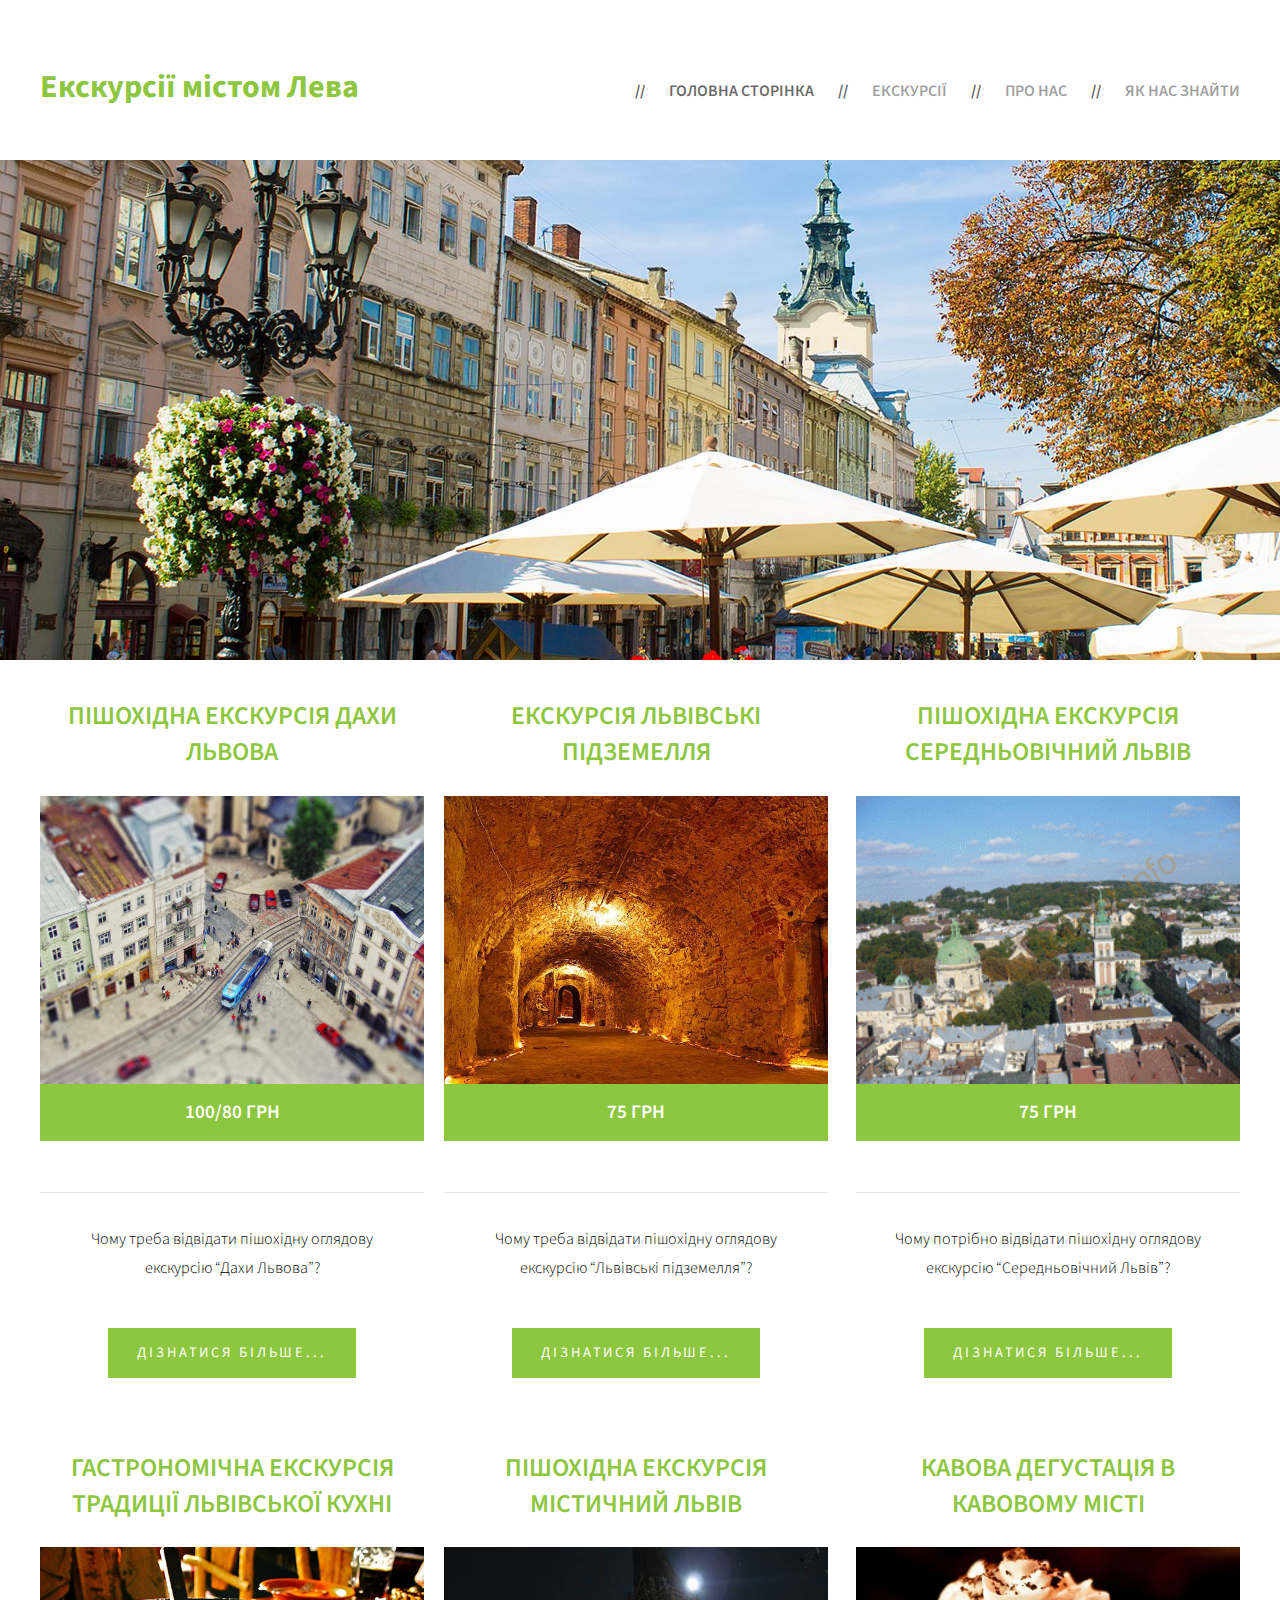
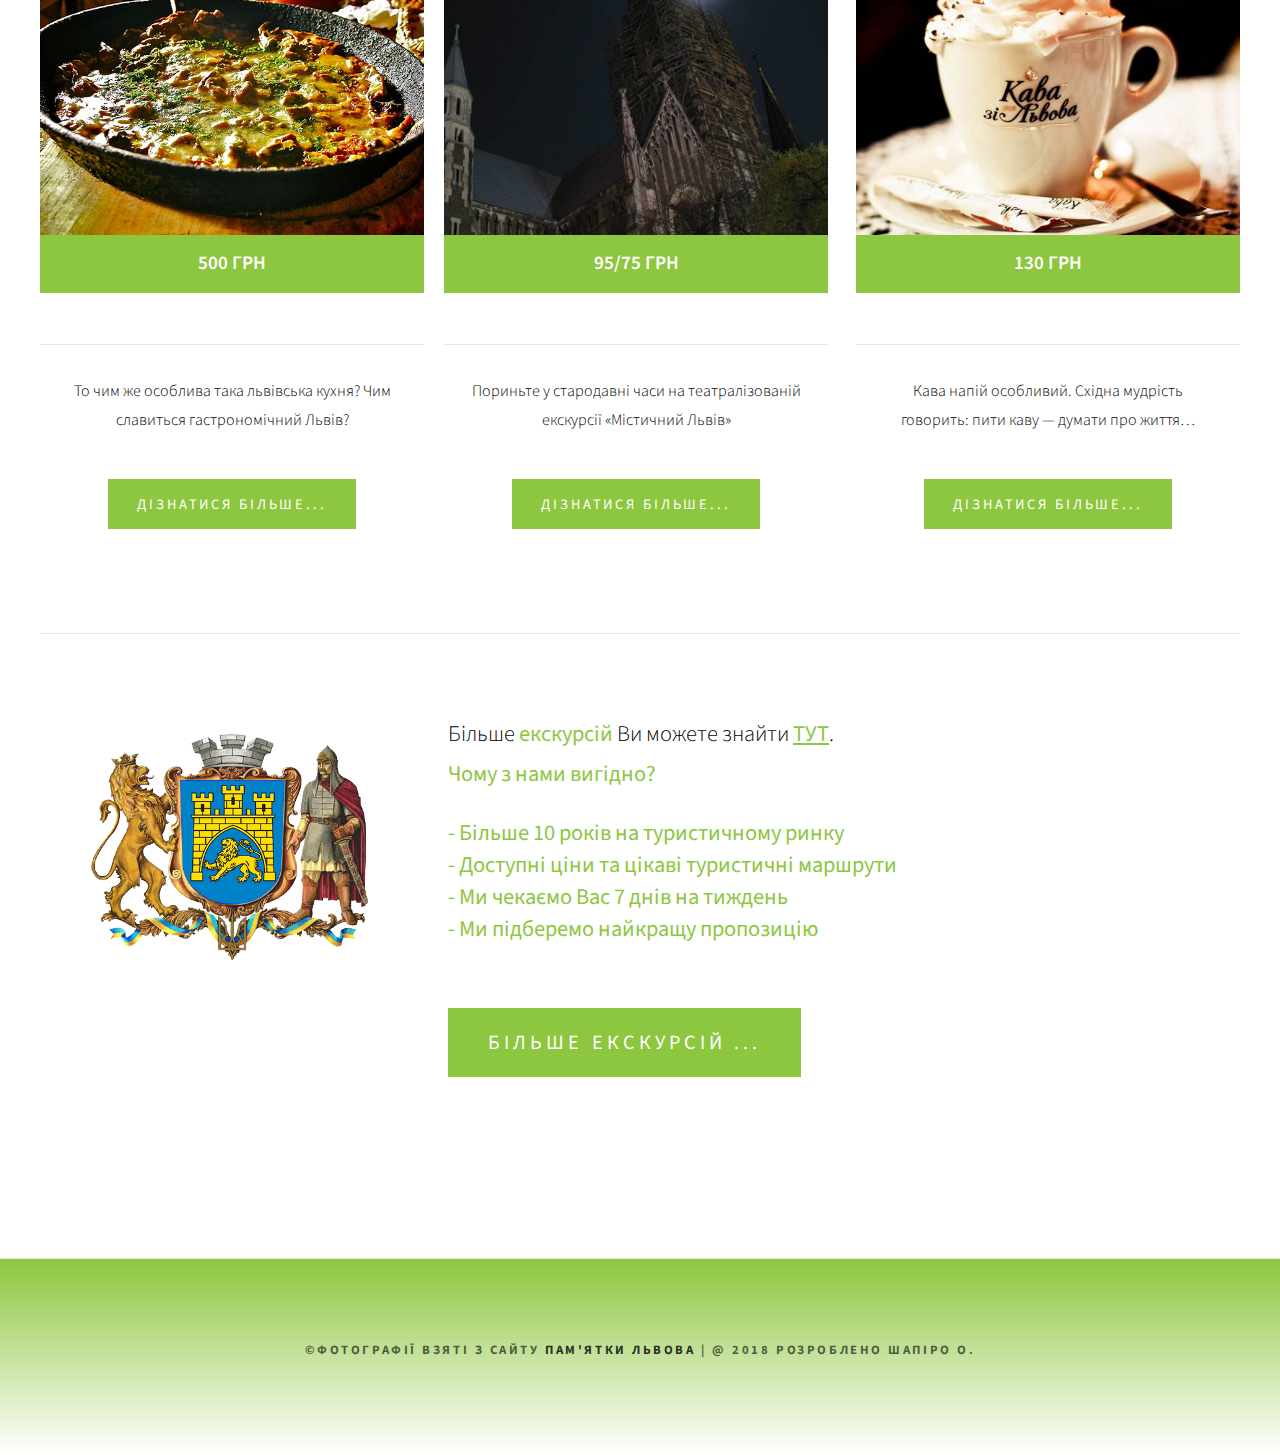
==== index.html @ 42c8943b "Add files via upload" ====
﻿<!DOCTYPE html PUBLIC "-//W3C//DTD XHTML 1.0 Strict//EN" "http://www.w3.org/TR/xhtml1/DTD/xhtml1-strict.dtd">

<html xmlns="http://www.w3.org/1999/xhtml">
<head>
<meta http-equiv="Content-Type" content="text/html; charset=utf-8" />
<title></title>
<meta name="keywords" content="" />
<meta name="description" content="" />
<link href="http://fonts.googleapis.com/css?family=Source+Sans+Pro:200,300,400,600,700,900" rel="stylesheet" />
<link href="css/default.css" rel="stylesheet" type="text/css" media="all" />
<link href="fonts.css" rel="stylesheet" type="text/css" media="all" />





</head>
<body>
<div id="header" class="container">
	<div id="logo">
		<h1><a href="index.html">Екскурсії містом Лева</a></h1>
	</div>
	<div id="menu">
		<ul>
			<li class="active"><a href="index.html" accesskey="1" title="">Головна сторінка</a></li>
			<li><a href="excursions.html" accesskey="2" title="">Екскурсії</a></li>
			<li><a href="about_us.html" accesskey="3" title="">Про нас</a></li>
			<li><a href="contact.html" accesskey="4" title="">Як нас знайти</a></li>
		</ul>
	</div>
</div>

<!--<img src="images/1.png" onmouseout="go()" id="banner">-->
<img src="images/1.png" class="slider">
<img src="images/2.png" class="slider" style="display:none">
<img src="images/3.png" class="slider" style="display:none">
<img src="images/4.png" class="slider" style="display:none">

<script src="js/script.js"></script>


<div id="page" class="container">
	<div class="boxA">
		<h2>ПІШОХІДНА ЕКСКУРСІЯ ДАХИ ЛЬВОВА</h2>
		<div class="box">
			<a href="list/excursion_1.html" class="image image-full"><img src="images/5.jpg" alt="" /></a>
			<span>100/80 грн</span>
		</div>
		<p>Чому треба відвідати пішохідну оглядову екскурсію “Дахи Львова”? </p>
		<a href="list/excursion_1.html" class="button">Дізнатися більше...</a>
	</div>

	<div class="boxB">
		<h2>ЕКСКУРСІЯ ЛЬВІВСЬКІ ПІДЗЕМЕЛЛЯ</h2>
		<div class="box">
			<a href="list/excursion_2.html" class="image image-full"><img src="images/6.png" alt="" /></a>
			<span>75 грн</span>
		</div>
		<p>Чому треба відвідати пішохідну оглядову екскурсію “Львівські підземелля”?</p>
		<a href="list/excursion_2.html" class="button">Дізнатися більше...</a>
	</div>

	<div class="boxC">
		<h2>ПІШОХІДНА ЕКСКУРСІЯ СЕРЕДНЬОВІЧНИЙ ЛЬВІВ</h2>
		<div class="box">
			<a href="list/excursion_3.html" class="image image-full"><img src="images/7.gif" alt="" /></a>
			<span>75 грн</span>
		</div>
		<p>Чому потрібно відвідати пішохідну оглядову екскурсію “Середньовічний Львів”?</p>
		<a href="list/excursion_3.html" class="button">Дізнатися більше...</a>
	</div>


	<div class="boxD">
		<h2>ГАСТРОНОМІЧНА ЕКСКУРСІЯ ТРАДИЦІЇ ЛЬВІВСЬКОЇ КУХНІ</h2>
		<div class="box">
			<a href="list/excursion_4.html" class="image image-full"><img src="images/8.jpg" alt="" /></a>
			<span>500 грн</span>
		</div>
		<p>То чим же особлива така львівська кухня? Чим славиться гастрономічний Львів? </p>
		<a href="list/excursion_4.html" class="button">Дізнатися більше...</a>
	</div>


	<div class="boxE">
		<h2>ПІШОХІДНА ЕКСКУРСІЯ МІСТИЧНИЙ ЛЬВІВ</h2>
		<div class="box">
			<a href="list/excursion_5.html" class="image image-full"><img src="images/9.png" alt="" /></a>
			<span>95/75 грн</span>
		</div>
		<p>Пориньте у стародавні часи на театралізованій екскурсії «Містичний Львів»</p>
		<a href="list/excursion_5.html" class="button">Дізнатися більше...</a>
	</div>

	<div class="boxF">
		<h2>КАВОВА ДЕГУСТАЦІЯ В КАВОВОМУ МІСТІ</h2>
		<div class="box">
			<a href="list/excursion_6.html" class="image image-full"><img src="images/10.jpg" alt="" /></a>
			<span>130 грн</span>
		</div>
		<p>Кава напій особливий. Східна мудрість говорить: пити каву — думати про життя…</p>
		<a href="list/excursion_6.html" class="button">Дізнатися більше...</a>
	</div>

</div>
<div id="featured" class="container">
	<div class="align-left">
		<img src="images/11.png">
	
	</div>
	<div class="align-right">
		<p>Більше <strong>екскурсій</strong> Ви можете знайти  <strong><a href="excursions.html">ТУТ</a></strong>. <br>
		<strong>Чому з нами вигідно?
			<ul>
				<li>- Більше 10 років на туристичному ринку </li>
				<li>- Доступні ціни та цікаві туристичні маршрути</li>
				<li>- Ми чекаємо Вас 7 днів на тиждень</li>	
				<li>- Ми підберемо найкращу пропозицію</li>	
			</ul></strong>
			 </p>	
		<a href="excursions.html" class="button">Більше екскурсій ...</a>
	</div>
</div>
<div id="copyright" class="container">
	<p>&copy;Фотографії взяті з сайту <a href="http://cityhunters.in.ua">Пам'ятки Львова</a> | @ 2018 Розроблено Шапіро О</a>.</p>
</div>
</body>
</html>
---- css/default.css ----
html, body
	{
		height: 100%;
	}
	
	body
	{
		margin: 0px;
		padding: 0px;
		background: #FFF;
		font-family: 'Source Sans Pro', sans-serif;
		font-size: 12pt;
		font-weight: 300;
		color: #000000;
	}
	
	
	h1, h2, h3
	{
		margin: 0;
		padding: 0;
		color: #8dc63f;
	}
	
	p, ol, ul
	{
		margin-top: 0;
	}
	
	ol, ul
	{
		padding: 0;
		list-style: none;
	}
	
	p
	{
		line-height: 180%;
	}
	
	strong
	{
		color: #8dc63f;
	}
	
	a
	{
		color: #8dc63f;
	}
	
	a:hover
	{
		text-decoration: none;
	}
	
	.container
	{
		overflow: hidden;
		margin: 0em auto;
		width: 1200px;
	}
	
/*********************************************************************************/
/* Image Style                                                                   */
/*********************************************************************************/

	.image
	{
		display: inline-block;
	}
	
	.image img
	{
		display: block;
		width: 100%;
	}
	
	.image-full
	{
		display: block;
		width: 100%;
		margin: 0;
	}
	
	.image-left
	{
		float: left;
		margin: 0 2em 2em 0;
	}
	
	.image-centered
	{
		display: block;
		margin: 0 0 2em 0;
	}
	
	.image-centered img
	{
		margin: 0 auto;
		width: auto;
	}

/*********************************************************************************/
/* List Styles                                                                   */
/*********************************************************************************/

	ul.style1
	{
	}


/*********************************************************************************/
/* Social Icon Styles                                                            */
/*********************************************************************************/

	ul.contact
	{
		margin: 0;
		padding: 2em 0em 0em 0em;
		list-style: none;
	}
	
	ul.contact li
	{
		display: inline-block;
		padding: 0em 0.30em;
		font-size: 1em;
	}
	
	ul.contact li span
	{
		display: none;
		margin: 0;
		padding: 0;
	}
	
	ul.contact li a
	{
		color: #FFF;
	}
	
	ul.contact li a:before
	{
		display: inline-block;
		background: #3f3f3f;
		width: 40px;
		height: 40px;
		line-height: 40px;
		border-radius: 20px;
		text-align: center;
		color: #FFFFFF;
	}
	
	ul.contact li a.icon-twitter:before { background: #2DAAE4; }
	ul.contact li a.icon-facebook:before { background: #39599F; }
	ul.contact li a.icon-dribbble:before { background: #C4376B;	}
	ul.contact li a.icon-tumblr:before { background: #31516A; }
	ul.contact li a.icon-rss:before { background: #F2600B; }

/*********************************************************************************/
/* Button Style                                                                  */
/*********************************************************************************/

	.button
	{
		display: inline-block;
		margin-top: 2em;
		margin-bottom: 5em;
		padding: 1em 2em 1em 2em;
		background: #8dc63f;
		letter-spacing: 0.20em;
		text-decoration: none;
		text-transform: uppercase;
		font-weight: 400;
		font-size: 0.90em;
		color: #FFF;
	}
	
	.button:before
	{
	}
		
/*********************************************************************************/
/* 3-column                                                                      */
/*********************************************************************************/

	.boxA,
	.boxB,
	.boxC,
	.boxD,
	.boxE,
	.boxF
	{
		width: 384px;
		text-align: center;
	}

	.boxA h2,
	.boxB h2,
	.boxC h2,
	.boxD h2,
	.boxE h2,
	.boxF h2
	{
		margin-bottom: 1em;
		font-weight: 600;
		font-size: 1.6em;
	}

	.boxA p,
	.boxB p,
	.boxC p,
	.boxD p,
	.boxE p,
	.boxF p
	{
		padding: 0em 1.5em;
	}

	.boxA,
	.boxB,
	.boxD,
	.boxE
	{
		float: left;
		margin-right: 20px;
	}
	
	.boxC,
	.boxF
	{
		float: right;
	}

/*********************************************************************************/
/* Header                                                                        */
/*********************************************************************************/

	#header
	{
		position: relative;
		padding: 5em 0em;
	}

/*********************************************************************************/
/* Logo                                                                          */
/*********************************************************************************/

	#logo
	{
		position: absolute;
		top: 4em;
		left: 0;
	}
	
	#logo h1
	{
	}
	
	#logo a
	{
		text-decoration: none;
		color: #8dc63f;
	}

/*********************************************************************************/
/* Menu                                                                          */
/*********************************************************************************/

	#menu
	{
		position: absolute;
		top: 5em;
		right: 0;
	}
	
	#menu ul
	{
		display: inline-block;
	}
	
	#menu li
	{
		display: block;
		float: left;
		text-align: center;
	}
	
		#menu li:before
		{
			content: "//";
			padding: 1em 1.5em;
			font-weight: 700;
			color: rgba(0,0,0,.6);
		}
	
	#menu li a, #menu li span
	{
		text-decoration: none;
		text-transform: uppercase;
		font-weight: 600;
		font-size: 1em;
		color: rgba(0,0,0,.4);
	}
	
	#menu li:hover a, #menu li.active a, #menu li.active span
	{
		color: rgba(0,0,0,.6);
	}
	
	#menu .current_page_item a
	{
		color: rgba(0,0,0,.8);
	}
	
	#menu .icon
	{
	}

/*********************************************************************************/
/* Banner                                                                        */
/*********************************************************************************/

	#banner
	{
		overflow: hidden;
		padding: 5em 0em;
		/*background: url(images/1.jpg) no-repeat center;*/
		background-position: center;
		background-repeat: no-repeat;
		background-size: cover;
		width: 100%;
		border-top: 1px solid rgba(0,0,0,0.08);
	}

/*********************************************************************************/
/* Page                                                                          */
/*********************************************************************************/

	#page
	{
		position: relative;
		overflow: hidden;
		padding: 2em 0em;
	}
#page .boxtext
{
	margin-bottom: 2em;
		padding-bottom: 2em;
		border-bottom: 1px solid rgba(0,0,0,.1);
		
		/*margin-top: 3em;
		margin-bottom: 1em;
	
		color: rgba(0,0,0,.6);*/

}
#page .boxtext b
{
	
	color: #8dc63f;
}

#page .boxtext .rightimg  {
    float: right; /* Выравнивание по правому краю  */ 
    margin: 7px 0 7px 7px; /* Отступы вокруг картинки */
    width: 250px;
    height: 200px;
   }

 #page .boxtext  .leftimg {
    float:left; /* Выравнивание по левому краю */
    margin: 7px 7px 7px 0; /* Отступы вокруг картинки */
   }
#page span
	{
		margin-bottom: 1em;
		/*margin: 0;*/
		padding: 1em 1em;
		background: #8dc63f;
		display: block;
		line-height: 1em;
		text-align: center;
		text-transform: uppercase;
		font-weight: 600;
		font-size: 1.2em;
		color: #FFF;
	}


/*********************************************************************************/
/* Content                                                                       */
/*********************************************************************************/

	#content
	{
	}

/*********************************************************************************/
/* Sidebar                                                                       */
/*********************************************************************************/

	#sidebar
	{
	}

/*********************************************************************************/
/* Footer                                                                        */
/*********************************************************************************/

	#footer
	{
	}

/*********************************************************************************/
/* Copyright                                                                     */
/*********************************************************************************/

	#copyright
	{
		overflow: hidden;
		padding: 5em 0em;
		background: #8dc63f;
		 background: linear-gradient(to top,  #fff,#8dc63f);
		width: 100%;
		border-top: 1px solid rgba(0,0,0,0.1);
	}
	
	#copyright p
	{
		letter-spacing: 0.20em;
		text-align: center;
		text-transform: uppercase;
		font-size: 0.80em;
		font-weight:bold;
		color: rgba(0,0,0,0.6);
	}
	
	#copyright a
	{
		text-decoration: none;
		color: rgba(0,0,0,0.8);
	}

/*********************************************************************************/
/* Featured                                                                      */
/*********************************************************************************/

	#featured
	{
		overflow: hidden;
		padding: 5em 0em;
		border-top: 1px solid rgba(0,0,0,0.1);
	}
	
	#featured .align-left
	{
		float: left;
		width: 384px;
		padding-top: 1em;
		text-align: center;
	}
	
	#featured .fa
	{
		font-size: 14em;
		color: #8dc63f;
	}

	#featured .align-right
	{
		float: right;
		width: 792px;
		font-size: 1.4em;
	}


	.box
	{
		margin-bottom: 2em;
		padding-bottom: 2em;
		border-bottom: 1px solid rgba(0,0,0,.1);
	}
	
	.box span
	{
		margin: 0;
		padding: 1em 1em;
		background: #8dc63f;
		display: block;
		line-height: 3em;
		text-align: center;
		text-transform: uppercase;
		font-weight: 600;
		font-size: 1.2em;
		color: #FFF;
	}
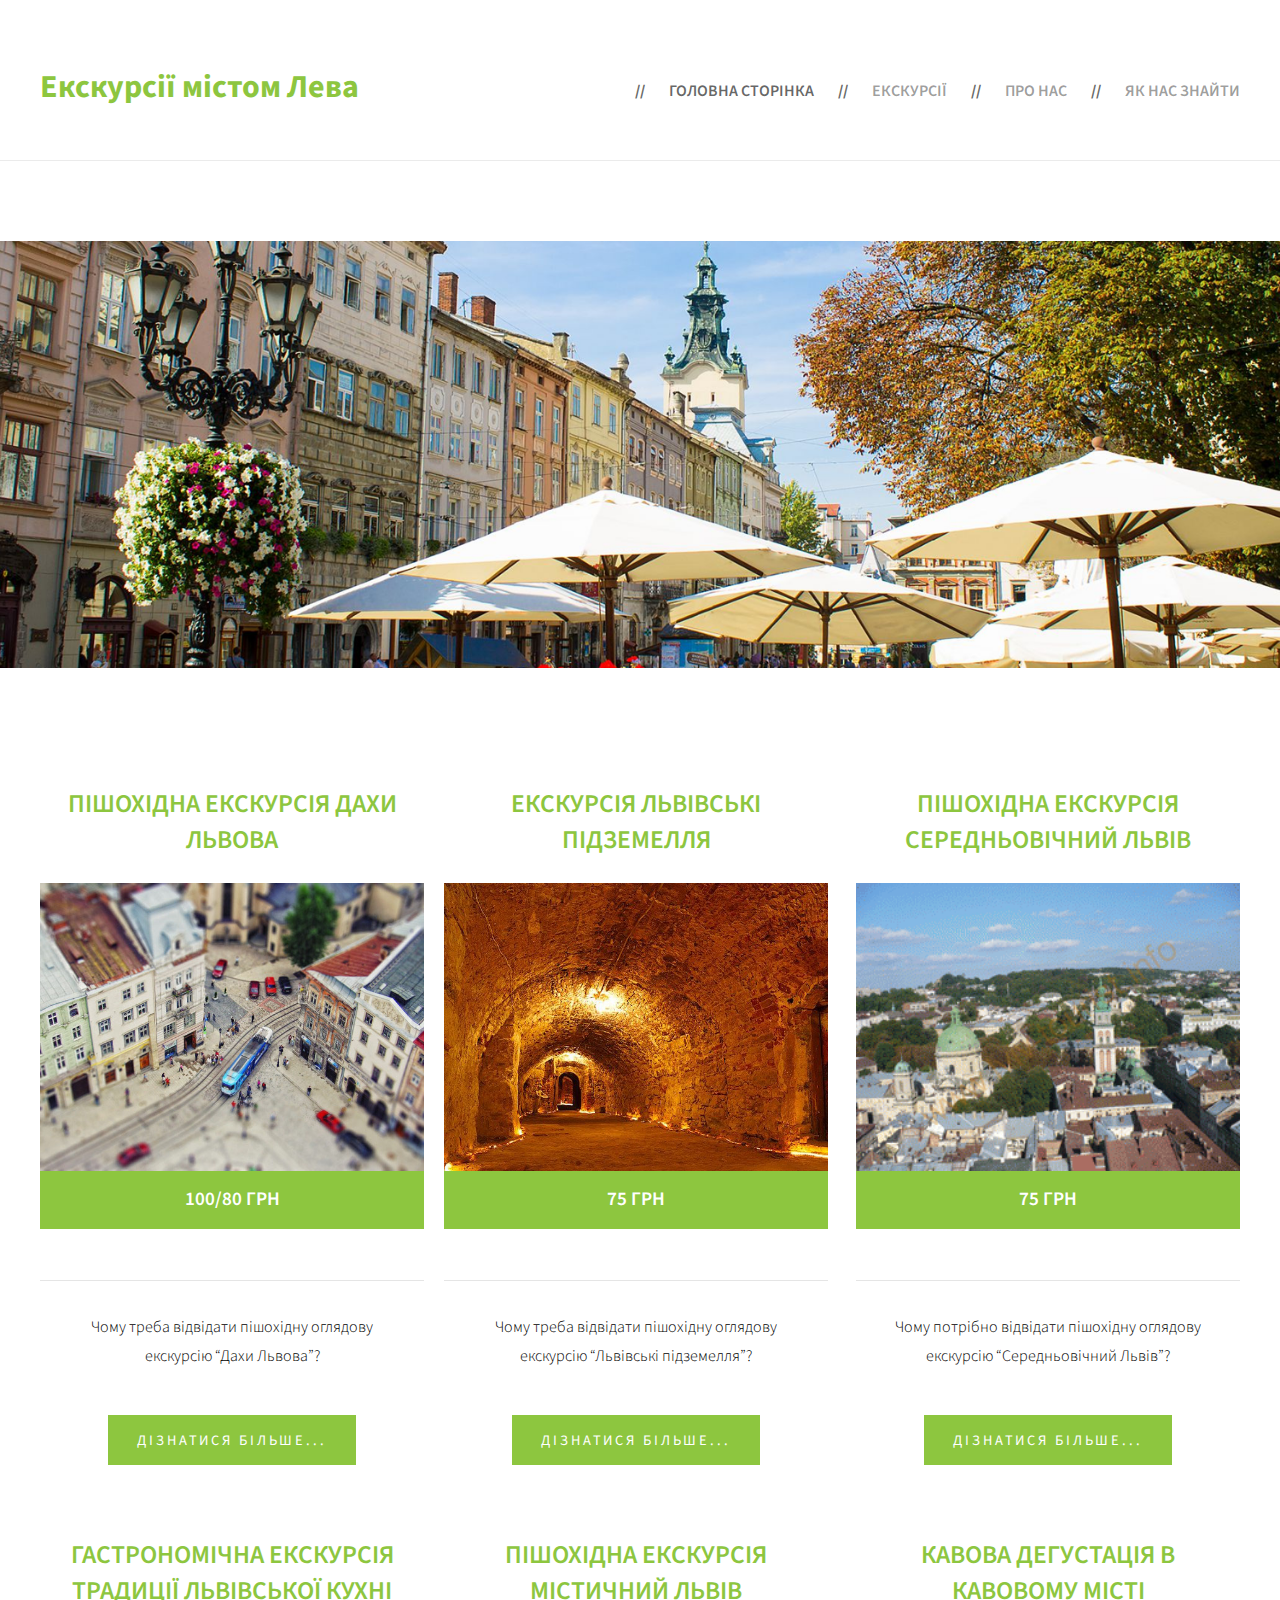
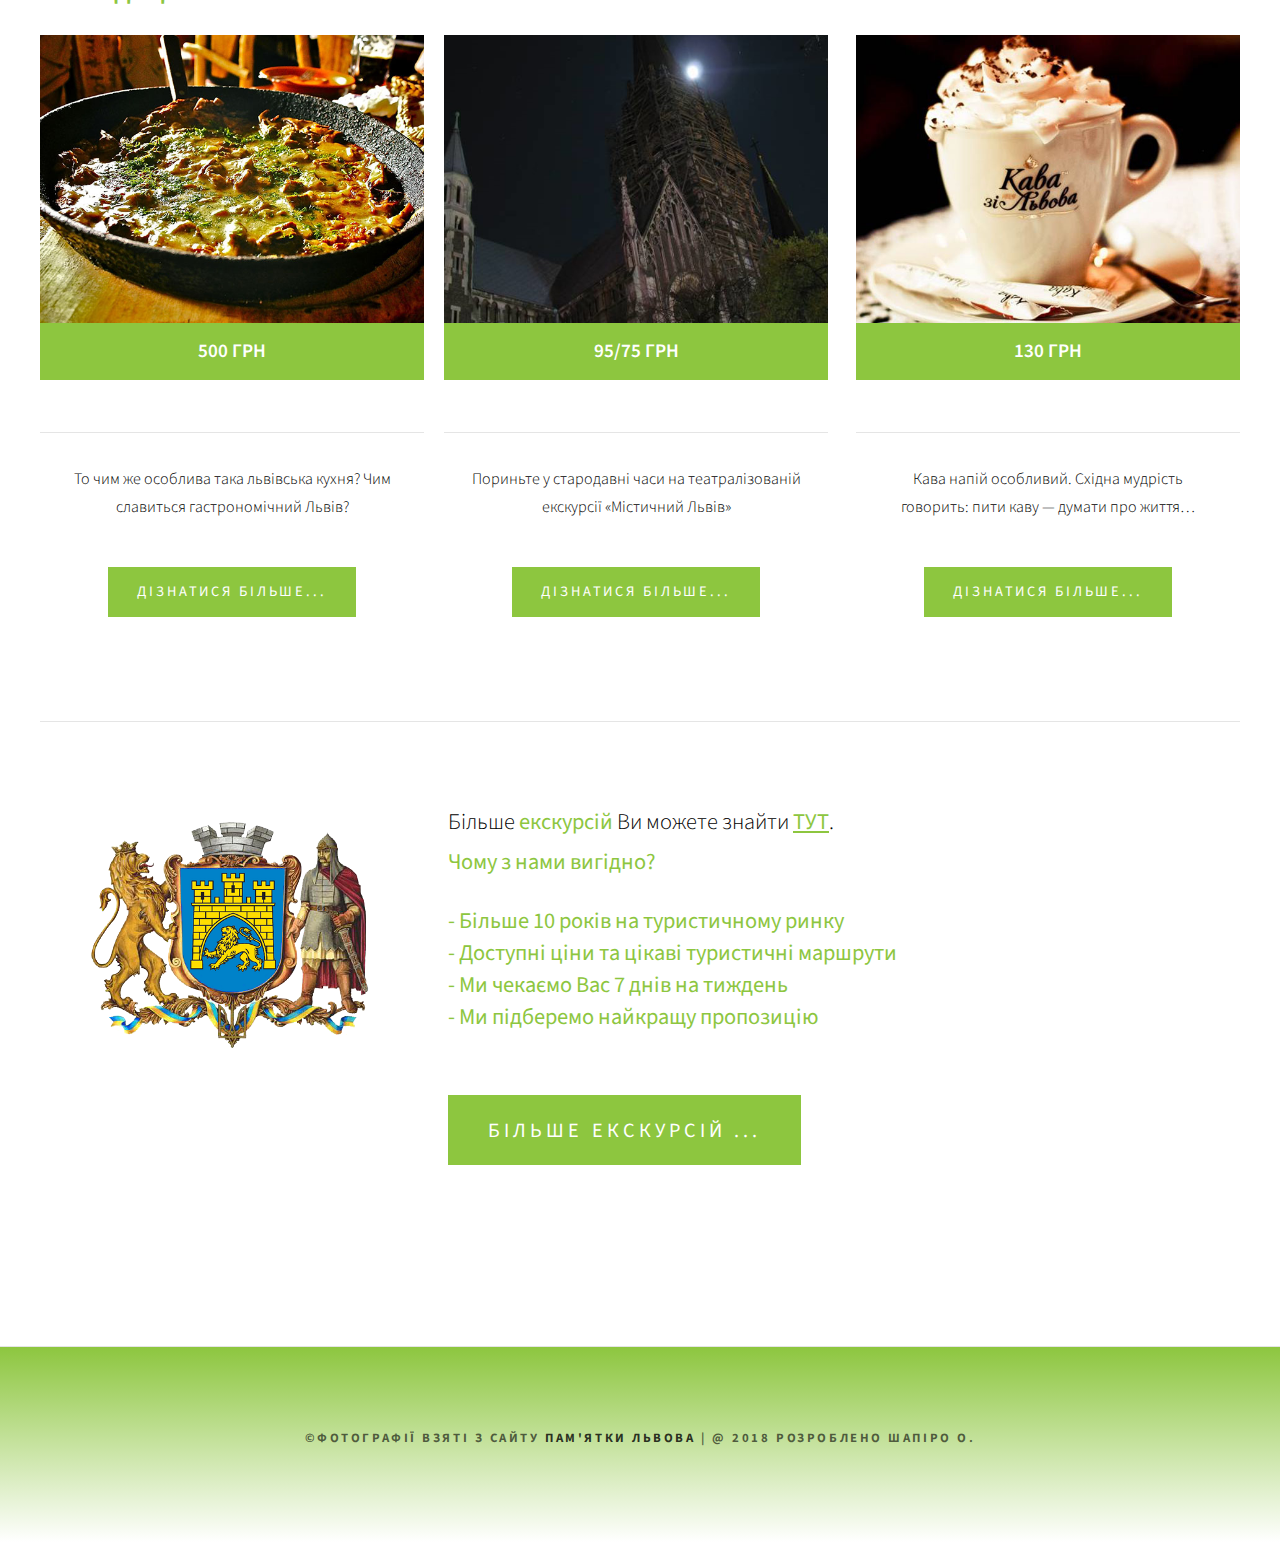
==== commit 16463fb5: "Add files via upload" ====
--- a/index.html
+++ b/index.html
@@ -36,7 +36,7 @@
 <img src="images/3.png" class="slider" style="display:none">
 <img src="images/4.png" class="slider" style="display:none">
 
-<script src="js/script.js"></script>
+<script async src="js/script.js"></script>
 
 
 <div id="page" class="container">
--- a/css/default.css
+++ b/css/default.css
@@ -1,497 +1,494 @@
-	html, body
-	{
-		height: 100%;
-	}
-	
-	body
-	{
-		margin: 0px;
-		padding: 0px;
-		background: #FFF;
-		font-family: 'Source Sans Pro', sans-serif;
-		font-size: 12pt;
-		font-weight: 300;
-		color: #000000;
-	}
-	
-	
-	h1, h2, h3
-	{
-		margin: 0;
-		padding: 0;
-		color: #8dc63f;
-	}
-	
-	p, ol, ul
-	{
-		margin-top: 0;
-	}
-	
-	ol, ul
-	{
-		padding: 0;
-		list-style: none;
-	}
-	
-	p
-	{
-		line-height: 180%;
-	}
-	
-	strong
-	{
-		color: #8dc63f;
-	}
-	
-	a
-	{
-		color: #8dc63f;
-	}
-	
-	a:hover
-	{
-		text-decoration: none;
-	}
-	
-	.container
-	{
-		overflow: hidden;
-		margin: 0em auto;
-		width: 1200px;
-	}
-	
-/*********************************************************************************/
-/* Image Style                                                                   */
-/*********************************************************************************/
-
-	.image
-	{
-		display: inline-block;
-	}
-	
-	.image img
-	{
-		display: block;
-		width: 100%;
-	}
-	
-	.image-full
-	{
-		display: block;
-		width: 100%;
-		margin: 0;
-	}
-	
-	.image-left
-	{
-		float: left;
-		margin: 0 2em 2em 0;
-	}
-	
-	.image-centered
-	{
-		display: block;
-		margin: 0 0 2em 0;
-	}
-	
-	.image-centered img
-	{
-		margin: 0 auto;
-		width: auto;
-	}
-
-/*********************************************************************************/
-/* List Styles                                                                   */
-/*********************************************************************************/
-
-	ul.style1
-	{
-	}
-
-
-/*********************************************************************************/
-/* Social Icon Styles                                                            */
-/*********************************************************************************/
-
-	ul.contact
-	{
-		margin: 0;
-		padding: 2em 0em 0em 0em;
-		list-style: none;
-	}
-	
-	ul.contact li
-	{
-		display: inline-block;
-		padding: 0em 0.30em;
-		font-size: 1em;
-	}
-	
-	ul.contact li span
-	{
-		display: none;
-		margin: 0;
-		padding: 0;
-	}
-	
-	ul.contact li a
-	{
-		color: #FFF;
-	}
-	
-	ul.contact li a:before
-	{
-		display: inline-block;
-		background: #3f3f3f;
-		width: 40px;
-		height: 40px;
-		line-height: 40px;
-		border-radius: 20px;
-		text-align: center;
-		color: #FFFFFF;
-	}
-	
-	ul.contact li a.icon-twitter:before { background: #2DAAE4; }
-	ul.contact li a.icon-facebook:before { background: #39599F; }
-	ul.contact li a.icon-dribbble:before { background: #C4376B;	}
-	ul.contact li a.icon-tumblr:before { background: #31516A; }
-	ul.contact li a.icon-rss:before { background: #F2600B; }
-
-/*********************************************************************************/
-/* Button Style                                                                  */
-/*********************************************************************************/
-
-	.button
-	{
-		display: inline-block;
-		margin-top: 2em;
-		margin-bottom: 5em;
-		padding: 1em 2em 1em 2em;
-		background: #8dc63f;
-		letter-spacing: 0.20em;
-		text-decoration: none;
-		text-transform: uppercase;
-		font-weight: 400;
-		font-size: 0.90em;
-		color: #FFF;
-	}
-	
-	.button:before
-	{
-	}
-		
-/*********************************************************************************/
-/* 3-column                                                                      */
-/*********************************************************************************/
-
-	.boxA,
-	.boxB,
-	.boxC,
-	.boxD,
-	.boxE,
-	.boxF
-	{
-		width: 384px;
-		text-align: center;
-	}
-
-	.boxA h2,
-	.boxB h2,
-	.boxC h2,
-	.boxD h2,
-	.boxE h2,
-	.boxF h2
-	{
-		margin-bottom: 1em;
-		font-weight: 600;
-		font-size: 1.6em;
-	}
-
-	.boxA p,
-	.boxB p,
-	.boxC p,
-	.boxD p,
-	.boxE p,
-	.boxF p
-	{
-		padding: 0em 1.5em;
-	}
-
-	.boxA,
-	.boxB,
-	.boxD,
-	.boxE
-	{
-		float: left;
-		margin-right: 20px;
-	}
-	
-	.boxC,
-	.boxF
-	{
-		float: right;
-	}
-
-/*********************************************************************************/
-/* Header                                                                        */
-/*********************************************************************************/
-
-	#header
-	{
-		position: relative;
-		padding: 5em 0em;
-	}
-
-/*********************************************************************************/
-/* Logo                                                                          */
-/*********************************************************************************/
-
-	#logo
-	{
-		position: absolute;
-		top: 4em;
-		left: 0;
-	}
-	
-	#logo h1
-	{
-	}
-	
-	#logo a
-	{
-		text-decoration: none;
-		color: #8dc63f;
-	}
-
-/*********************************************************************************/
-/* Menu                                                                          */
-/*********************************************************************************/
-
-	#menu
-	{
-		position: absolute;
-		top: 5em;
-		right: 0;
-	}
-	
-	#menu ul
-	{
-		display: inline-block;
-	}
-	
-	#menu li
-	{
-		display: block;
-		float: left;
-		text-align: center;
-	}
-	
-		#menu li:before
-		{
-			content: "//";
-			padding: 1em 1.5em;
-			font-weight: 700;
-			color: rgba(0,0,0,.6);
-		}
-	
-	#menu li a, #menu li span
-	{
-		text-decoration: none;
-		text-transform: uppercase;
-		font-weight: 600;
-		font-size: 1em;
-		color: rgba(0,0,0,.4);
-	}
-	
-	#menu li:hover a, #menu li.active a, #menu li.active span
-	{
-		color: rgba(0,0,0,.6);
-	}
-	
-	#menu .current_page_item a
-	{
-		color: rgba(0,0,0,.8);
-	}
-	
-	#menu .icon
-	{
-	}
-
-/*********************************************************************************/
-/* Banner                                                                        */
-/*********************************************************************************/
-
-	#banner
-	{
-		overflow: hidden;
-		padding: 5em 0em;
-		/*background: url(images/1.jpg) no-repeat center;*/
-		background-position: center;
-		background-repeat: no-repeat;
-		background-size: cover;
-		width: 100%;
-		border-top: 1px solid rgba(0,0,0,0.08);
-	}
-
-/*********************************************************************************/
-/* Page                                                                          */
-/*********************************************************************************/
-
-	#page
-	{
-		position: relative;
-		overflow: hidden;
-		padding: 2em 0em;
-	}
-#page .boxtext
-{
-	margin-bottom: 2em;
-		padding-bottom: 2em;
-		border-bottom: 1px solid rgba(0,0,0,.1);
-		
-		/*margin-top: 3em;
-		margin-bottom: 1em;
-	
-		color: rgba(0,0,0,.6);*/
-
-}
-#page .boxtext b
-{
-	
-	color: #8dc63f;
-}
-
-#page .boxtext .rightimg  {
-    float: right; /* Выравнивание по правому краю  */ 
-    margin: 7px 0 7px 7px; /* Отступы вокруг картинки */
-    width: 250px;
-    height: 200px;
-   }
-
- #page .boxtext  .leftimg {
-    float:left; /* Выравнивание по левому краю */
-    margin: 7px 7px 7px 0; /* Отступы вокруг картинки */
-   }
-#page span
-	{
-		margin-bottom: 1em;
-		/*margin: 0;*/
-		padding: 1em 1em;
-		background: #8dc63f;
-		display: block;
-		line-height: 1em;
-		text-align: center;
-		text-transform: uppercase;
-		font-weight: 600;
-		font-size: 1.2em;
-		color: #FFF;
-	}
-
-
-/*********************************************************************************/
-/* Content                                                                       */
-/*********************************************************************************/
-
-	#content
-	{
-	}
-
-/*********************************************************************************/
-/* Sidebar                                                                       */
-/*********************************************************************************/
-
-	#sidebar
-	{
-	}
-
-/*********************************************************************************/
-/* Footer                                                                        */
-/*********************************************************************************/
-
-	#footer
-	{
-	}
-
-/*********************************************************************************/
-/* Copyright                                                                     */
-/*********************************************************************************/
-
-	#copyright
-	{
-		overflow: hidden;
-		padding: 5em 0em;
-		background: #8dc63f;
-		 background: linear-gradient(to top,  #fff,#8dc63f);
-		width: 100%;
-		border-top: 1px solid rgba(0,0,0,0.1);
-	}
-	
-	#copyright p
-	{
-		letter-spacing: 0.20em;
-		text-align: center;
-		text-transform: uppercase;
-		font-size: 0.80em;
-		font-weight:bold;
-		color: rgba(0,0,0,0.6);
-	}
-	
-	#copyright a
-	{
-		text-decoration: none;
-		color: rgba(0,0,0,0.8);
-	}
-
-/*********************************************************************************/
-/* Featured                                                                      */
-/*********************************************************************************/
-
-	#featured
-	{
-		overflow: hidden;
-		padding: 5em 0em;
-		border-top: 1px solid rgba(0,0,0,0.1);
-	}
-	
-	#featured .align-left
-	{
-		float: left;
-		width: 384px;
-		padding-top: 1em;
-		text-align: center;
-	}
-	
-	#featured .fa
-	{
-		font-size: 14em;
-		color: #8dc63f;
-	}
-
-	#featured .align-right
-	{
-		float: right;
-		width: 792px;
-		font-size: 1.4em;
-	}
-
-
-	.box
-	{
-		margin-bottom: 2em;
-		padding-bottom: 2em;
-		border-bottom: 1px solid rgba(0,0,0,.1);
-	}
-	
-	.box span
-	{
-		margin: 0;
-		padding: 1em 1em;
-		background: #8dc63f;
-		display: block;
-		line-height: 3em;
-		text-align: center;
-		text-transform: uppercase;
-		font-weight: 600;
-		font-size: 1.2em;
-		color: #FFF;
-	}
+	html, body
+	{
+		height: 100%;
+	}
+	
+	body
+	{
+		margin: 0px;
+		padding: 0px;
+		background: #FFF;
+		font-family: 'Source Sans Pro', sans-serif;
+		font-size: 12pt;
+		font-weight: 300;
+		color: #000000;
+	}
+	
+	
+	h1, h2, h3
+	{
+		margin: 0;
+		padding: 0;
+		color: #8dc63f;
+	}
+	
+	p, ol, ul
+	{
+		margin-top: 0;
+	}
+	
+	ol, ul
+	{
+		padding: 0;
+		list-style: none;
+	}
+	
+	p
+	{
+		line-height: 180%;
+	}
+	
+	strong
+	{
+		color: #8dc63f;
+	}
+	
+	a
+	{
+		color: #8dc63f;
+	}
+	
+	a:hover
+	{
+		text-decoration: none;
+	}
+	
+	.container
+	{
+		overflow: hidden;
+		margin: 0em auto;
+		width: 1200px;
+	}
+	
+/*********************************************************************************/
+/* Image Style                                                                   */
+/*********************************************************************************/
+
+	.image
+	{
+		display: inline-block;
+	}
+	
+	.image img
+	{
+		display: block;
+		width: 100%;
+	}
+	
+	.image-full
+	{
+		display: block;
+		width: 100%;
+		margin: 0;
+	}
+	
+	.image-left
+	{
+		float: left;
+		margin: 0 2em 2em 0;
+	}
+	
+	.image-centered
+	{
+		display: block;
+		margin: 0 0 2em 0;
+	}
+	
+	.image-centered img
+	{
+		margin: 0 auto;
+		width: auto;
+	}
+
+/*********************************************************************************/
+/* List Styles                                                                   */
+/*********************************************************************************/
+
+	ul.style1
+	{
+	}
+
+
+/*********************************************************************************/
+/* Social Icon Styles                                                            */
+/*********************************************************************************/
+
+	ul.contact
+	{
+		margin: 0;
+		padding: 2em 0em 0em 0em;
+		list-style: none;
+	}
+	
+	ul.contact li
+	{
+		display: inline-block;
+		padding: 0em 0.30em;
+		font-size: 1em;
+	}
+	
+	ul.contact li span
+	{
+		display: none;
+		margin: 0;
+		padding: 0;
+	}
+	
+	ul.contact li a
+	{
+		color: #FFF;
+	}
+	
+	ul.contact li a:before
+	{
+		display: inline-block;
+		background: #3f3f3f;
+		width: 40px;
+		height: 40px;
+		line-height: 40px;
+		border-radius: 20px;
+		text-align: center;
+		color: #FFFFFF;
+	}
+	
+	ul.contact li a.icon-twitter:before { background: #2DAAE4; }
+	ul.contact li a.icon-facebook:before { background: #39599F; }
+	ul.contact li a.icon-dribbble:before { background: #C4376B;	}
+	ul.contact li a.icon-tumblr:before { background: #31516A; }
+	ul.contact li a.icon-rss:before { background: #F2600B; }
+
+/*********************************************************************************/
+/* Button Style                                                                  */
+/*********************************************************************************/
+
+	.button
+	{
+		display: inline-block;
+		margin-top: 2em;
+		margin-bottom: 5em;
+		padding: 1em 2em 1em 2em;
+		background: #8dc63f;
+		letter-spacing: 0.20em;
+		text-decoration: none;
+		text-transform: uppercase;
+		font-weight: 400;
+		font-size: 0.90em;
+		color: #FFF;
+	}
+	
+	.button:before
+	{
+	}
+		
+/*********************************************************************************/
+/* 3-column                                                                      */
+/*********************************************************************************/
+
+	.boxA,
+	.boxB,
+	.boxC,
+	.boxD,
+	.boxE,
+	.boxF
+	{
+		width: 384px;
+		text-align: center;
+	}
+
+	.boxA h2,
+	.boxB h2,
+	.boxC h2,
+	.boxD h2,
+	.boxE h2,
+	.boxF h2
+	{
+		margin-bottom: 1em;
+		font-weight: 600;
+		font-size: 1.6em;
+	}
+
+	.boxA p,
+	.boxB p,
+	.boxC p,
+	.boxD p,
+	.boxE p,
+	.boxF p
+	{
+		padding: 0em 1.5em;
+	}
+
+	.boxA,
+	.boxB,
+	.boxD,
+	.boxE
+	{
+		float: left;
+		margin-right: 20px;
+	}
+	
+	.boxC,
+	.boxF
+	{
+		float: right;
+	}
+
+/*********************************************************************************/
+/* Header                                                                        */
+/*********************************************************************************/
+
+	#header
+	{
+		position: relative;
+		padding: 5em 0em;
+	}
+
+/*********************************************************************************/
+/* Logo                                                                          */
+/*********************************************************************************/
+
+	#logo
+	{
+		position: absolute;
+		top: 4em;
+		left: 0;
+	}
+	
+	#logo h1
+	{
+	}
+	
+	#logo a
+	{
+		text-decoration: none;
+		color: #8dc63f;
+	}
+
+/*********************************************************************************/
+/* Menu                                                                          */
+/*********************************************************************************/
+
+	#menu
+	{
+		position: absolute;
+		top: 5em;
+		right: 0;
+	}
+	
+	#menu ul
+	{
+		display: inline-block;
+	}
+	
+	#menu li
+	{
+		display: block;
+		float: left;
+		text-align: center;
+	}
+	
+		#menu li:before
+		{
+			content: "//";
+			padding: 1em 1.5em;
+			font-weight: 700;
+			color: rgba(0,0,0,.6);
+		}
+	
+	#menu li a, #menu li span
+	{
+		text-decoration: none;
+		text-transform: uppercase;
+		font-weight: 600;
+		font-size: 1em;
+		color: rgba(0,0,0,.4);
+	}
+	
+	#menu li:hover a, #menu li.active a, #menu li.active span
+	{
+		color: rgba(0,0,0,.6);
+	}
+	
+	#menu .current_page_item a
+	{
+		color: rgba(0,0,0,.8);
+	}
+	
+	#menu .icon
+	{
+	}
+
+/*********************************************************************************/
+/* Page                                                                          */
+/*********************************************************************************/
+
+	#page
+	{
+		position: relative;
+		overflow: hidden;
+		padding: 2em 0em;
+	}
+#page .boxtext
+{
+	margin-bottom: 2em;
+		padding-bottom: 2em;
+		border-bottom: 1px solid rgba(0,0,0,.1);
+		
+		/*margin-top: 3em;
+		margin-bottom: 1em;
+	
+		color: rgba(0,0,0,.6);*/
+
+}
+#page .boxtext b
+{
+	
+	color: #8dc63f;
+}
+
+#page .boxtext .rightimg  {
+    float: right; /* Выравнивание по правому краю  */ 
+    margin: 7px 0 7px 7px; /* Отступы вокруг картинки */
+    width: 250px;
+    height: 200px;
+   }
+
+ #page .boxtext  .leftimg {
+    float:left; /* Выравнивание по левому краю */
+    margin: 7px 7px 7px 0; /* Отступы вокруг картинки */
+   }
+#page span
+	{
+		margin-bottom: 1em;
+		/*margin: 0;*/
+		padding: 1em 1em;
+		background: #8dc63f;
+		display: block;
+		line-height: 1em;
+		text-align: center;
+		text-transform: uppercase;
+		font-weight: 600;
+		font-size: 1.2em;
+		color: #FFF;
+	}
+
+
+/*********************************************************************************/
+/* Content                                                                       */
+/*********************************************************************************/
+
+	#content
+	{
+	}
+
+/*********************************************************************************/
+/* Sidebar                                                                       */
+/*********************************************************************************/
+
+	#sidebar
+	{
+	}
+
+/*********************************************************************************/
+/* Footer                                                                        */
+/*********************************************************************************/
+
+	#footer
+	{
+	}
+
+/*********************************************************************************/
+/* Copyright                                                                     */
+/*********************************************************************************/
+
+	#copyright
+	{
+		overflow: hidden;
+		padding: 5em 0em;
+		background: #8dc63f;
+		 background: linear-gradient(to top,  #fff,#8dc63f);
+		width: 100%;
+		border-top: 1px solid rgba(0,0,0,0.1);
+	}
+	
+	#copyright p
+	{
+		letter-spacing: 0.20em;
+		text-align: center;
+		text-transform: uppercase;
+		font-size: 0.80em;
+		font-weight:bold;
+		color: rgba(0,0,0,0.6);
+	}
+	
+	#copyright a
+	{
+		text-decoration: none;
+		color: rgba(0,0,0,0.8);
+	}
+
+/*********************************************************************************/
+/* Featured                                                                      */
+/*********************************************************************************/
+
+	#featured
+	{
+		overflow: hidden;
+		padding: 5em 0em;
+		border-top: 1px solid rgba(0,0,0,0.1);
+	}
+	
+	#featured .align-left
+	{
+		float: left;
+		width: 384px;
+		padding-top: 1em;
+		text-align: center;
+	}
+	
+	#featured .fa
+	{
+		font-size: 14em;
+		color: #8dc63f;
+	}
+
+	#featured .align-right
+	{
+		float: right;
+		width: 792px;
+		font-size: 1.4em;
+	}
+
+
+	.box
+	{
+		margin-bottom: 2em;
+		padding-bottom: 2em;
+		border-bottom: 1px solid rgba(0,0,0,.1);
+	}
+	
+	.box span
+	{
+		margin: 0;
+		padding: 1em 1em;
+		background: #8dc63f;
+		display: block;
+		line-height: 3em;
+		text-align: center;
+		text-transform: uppercase;
+		font-weight: 600;
+		font-size: 1.2em;
+		color: #FFF;
+	}
+
+.slider
+{
+
+		overflow: hidden;
+		padding: 5em 0em;
+		/*background: url(images/1.jpg) no-repeat center;*/
+		background-position: center;
+		background-repeat: no-repeat;
+		background-size: cover;
+		width: 100%;
+		border-top: 1px solid rgba(0,0,0,0.08);
+}
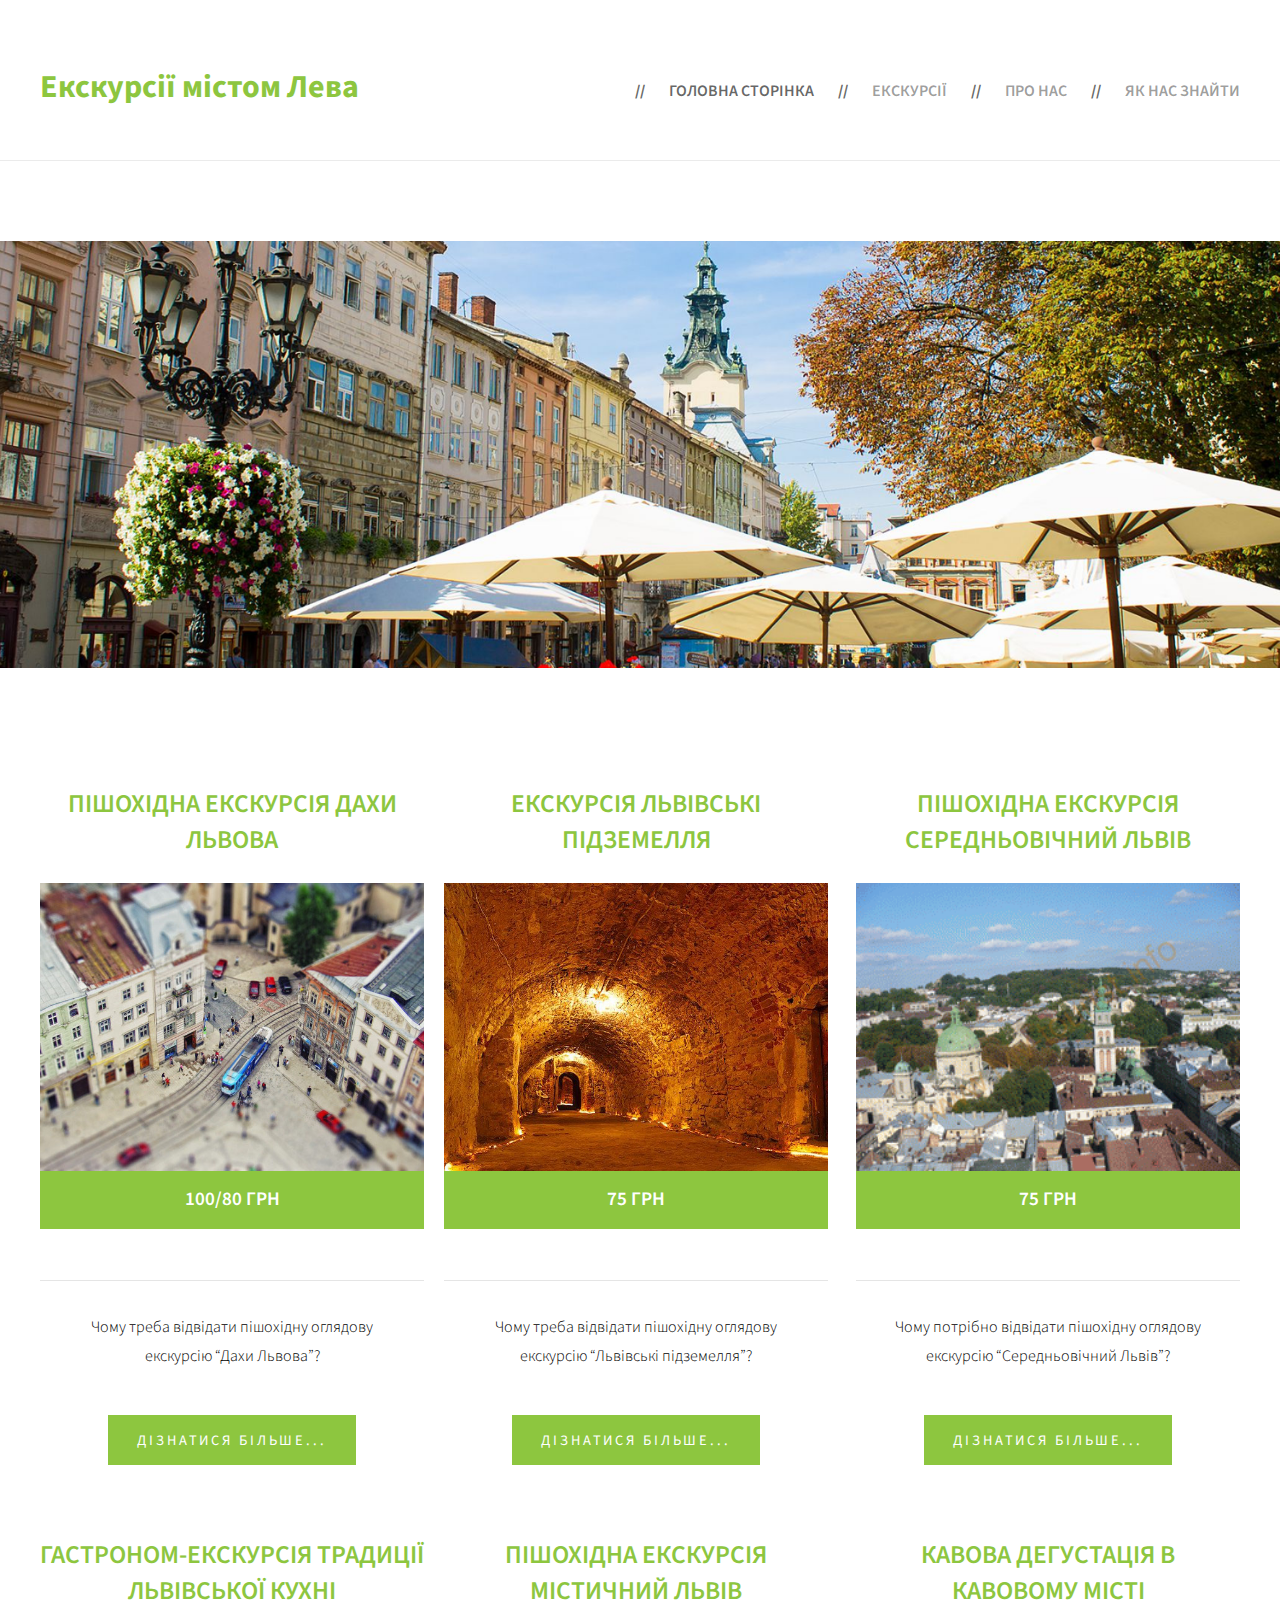
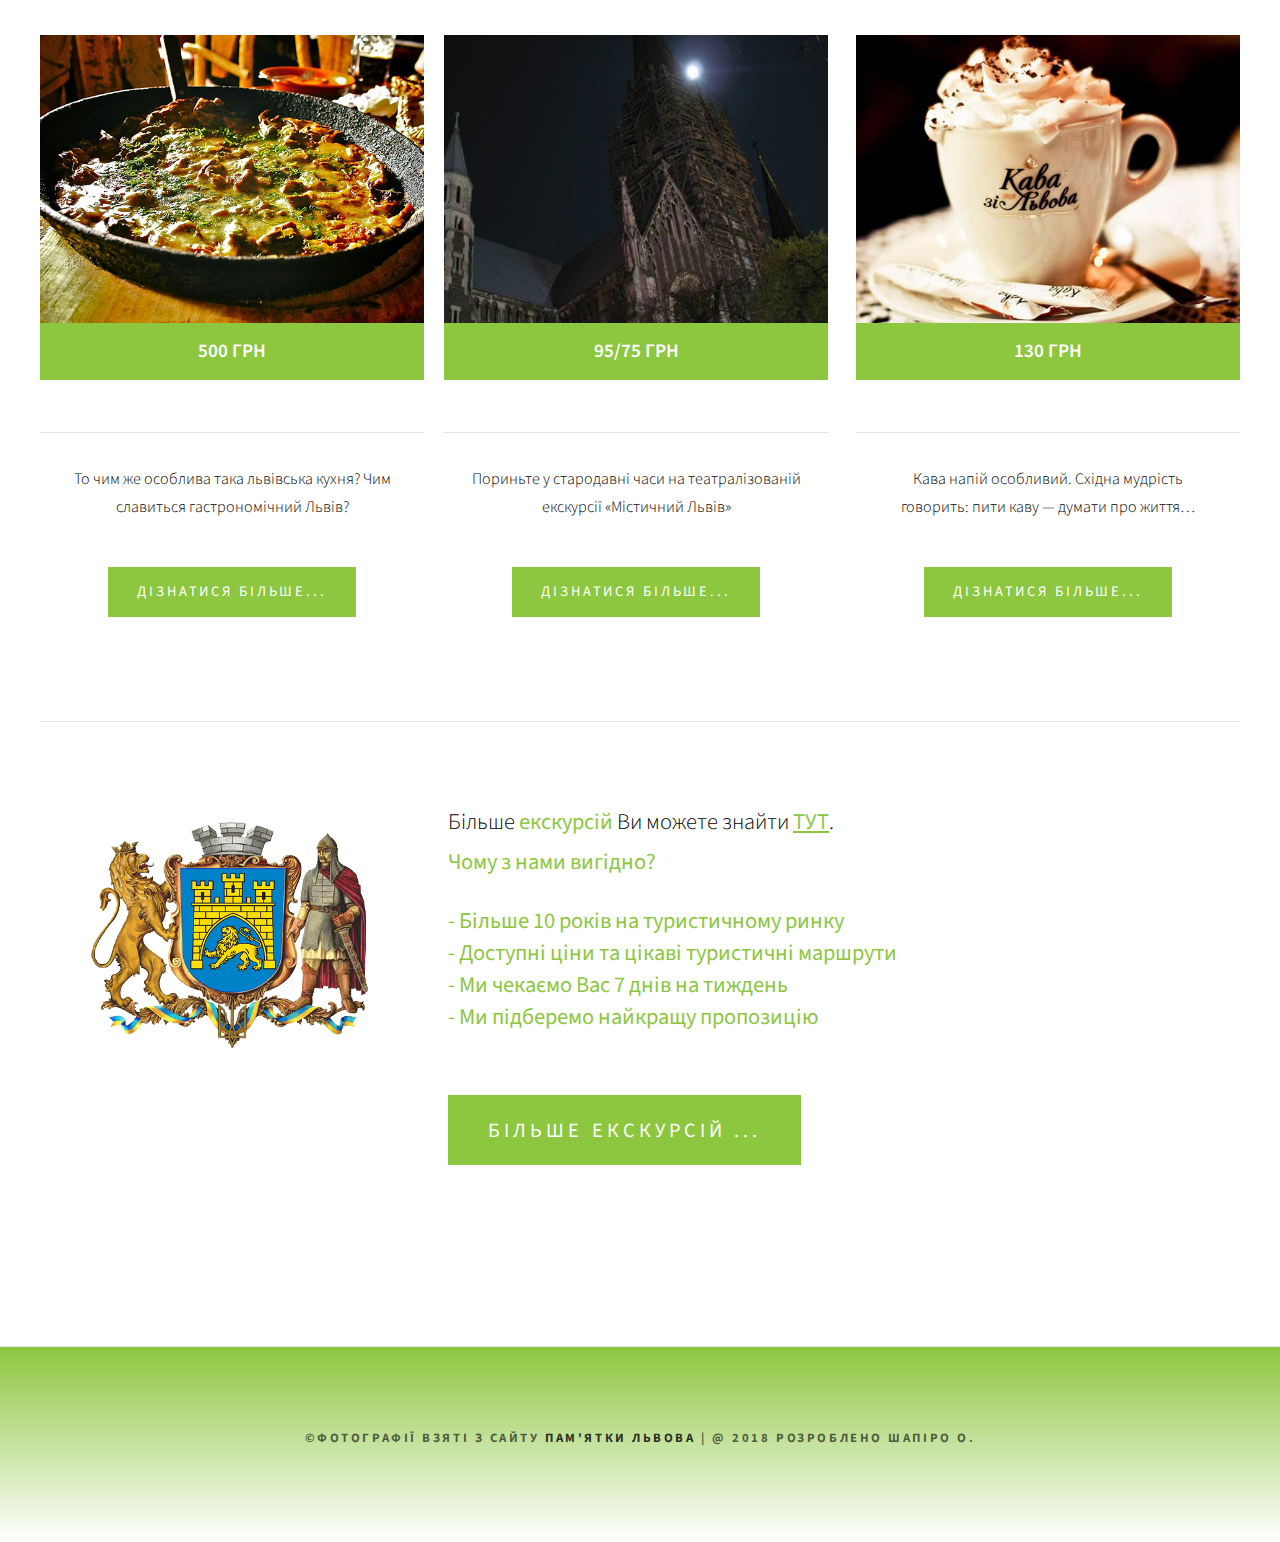
==== commit d1172e82: "Add files via upload" ====
--- a/index.html
+++ b/index.html
@@ -6,6 +6,7 @@
 <title></title>
 <meta name="keywords" content="" />
 <meta name="description" content="" />
+<meta name="viewport" content="width=device-width; initial-scale=1.0">
 <link href="http://fonts.googleapis.com/css?family=Source+Sans+Pro:200,300,400,600,700,900" rel="stylesheet" />
 <link href="css/default.css" rel="stylesheet" type="text/css" media="all" />
 <link href="fonts.css" rel="stylesheet" type="text/css" media="all" />
@@ -31,6 +32,7 @@
 </div>
 
 <!--<img src="images/1.png" onmouseout="go()" id="banner">-->
+
 <img src="images/1.png" class="slider">
 <img src="images/2.png" class="slider" style="display:none">
 <img src="images/3.png" class="slider" style="display:none">
@@ -72,7 +74,7 @@
 
 
 	<div class="boxD">
-		<h2>ГАСТРОНОМІЧНА ЕКСКУРСІЯ ТРАДИЦІЇ ЛЬВІВСЬКОЇ КУХНІ</h2>
+		<h2>ГАСТРОНОМ-ЕКСКУРСІЯ ТРАДИЦІЇ ЛЬВІВСЬКОЇ КУХНІ</h2>
 		<div class="box">
 			<a href="list/excursion_4.html" class="image image-full"><img src="images/8.jpg" alt="" /></a>
 			<span>500 грн</span>
--- a/css/default.css
+++ b/css/default.css
@@ -5,6 +5,7 @@
 	
 	body
 	{
+
 		margin: 0px;
 		padding: 0px;
 		background: #FFF;
@@ -489,6 +490,7 @@
 		background-position: center;
 		background-repeat: no-repeat;
 		background-size: cover;
-		width: 100%;
+		
+		width:100%;
 		border-top: 1px solid rgba(0,0,0,0.08);
 }
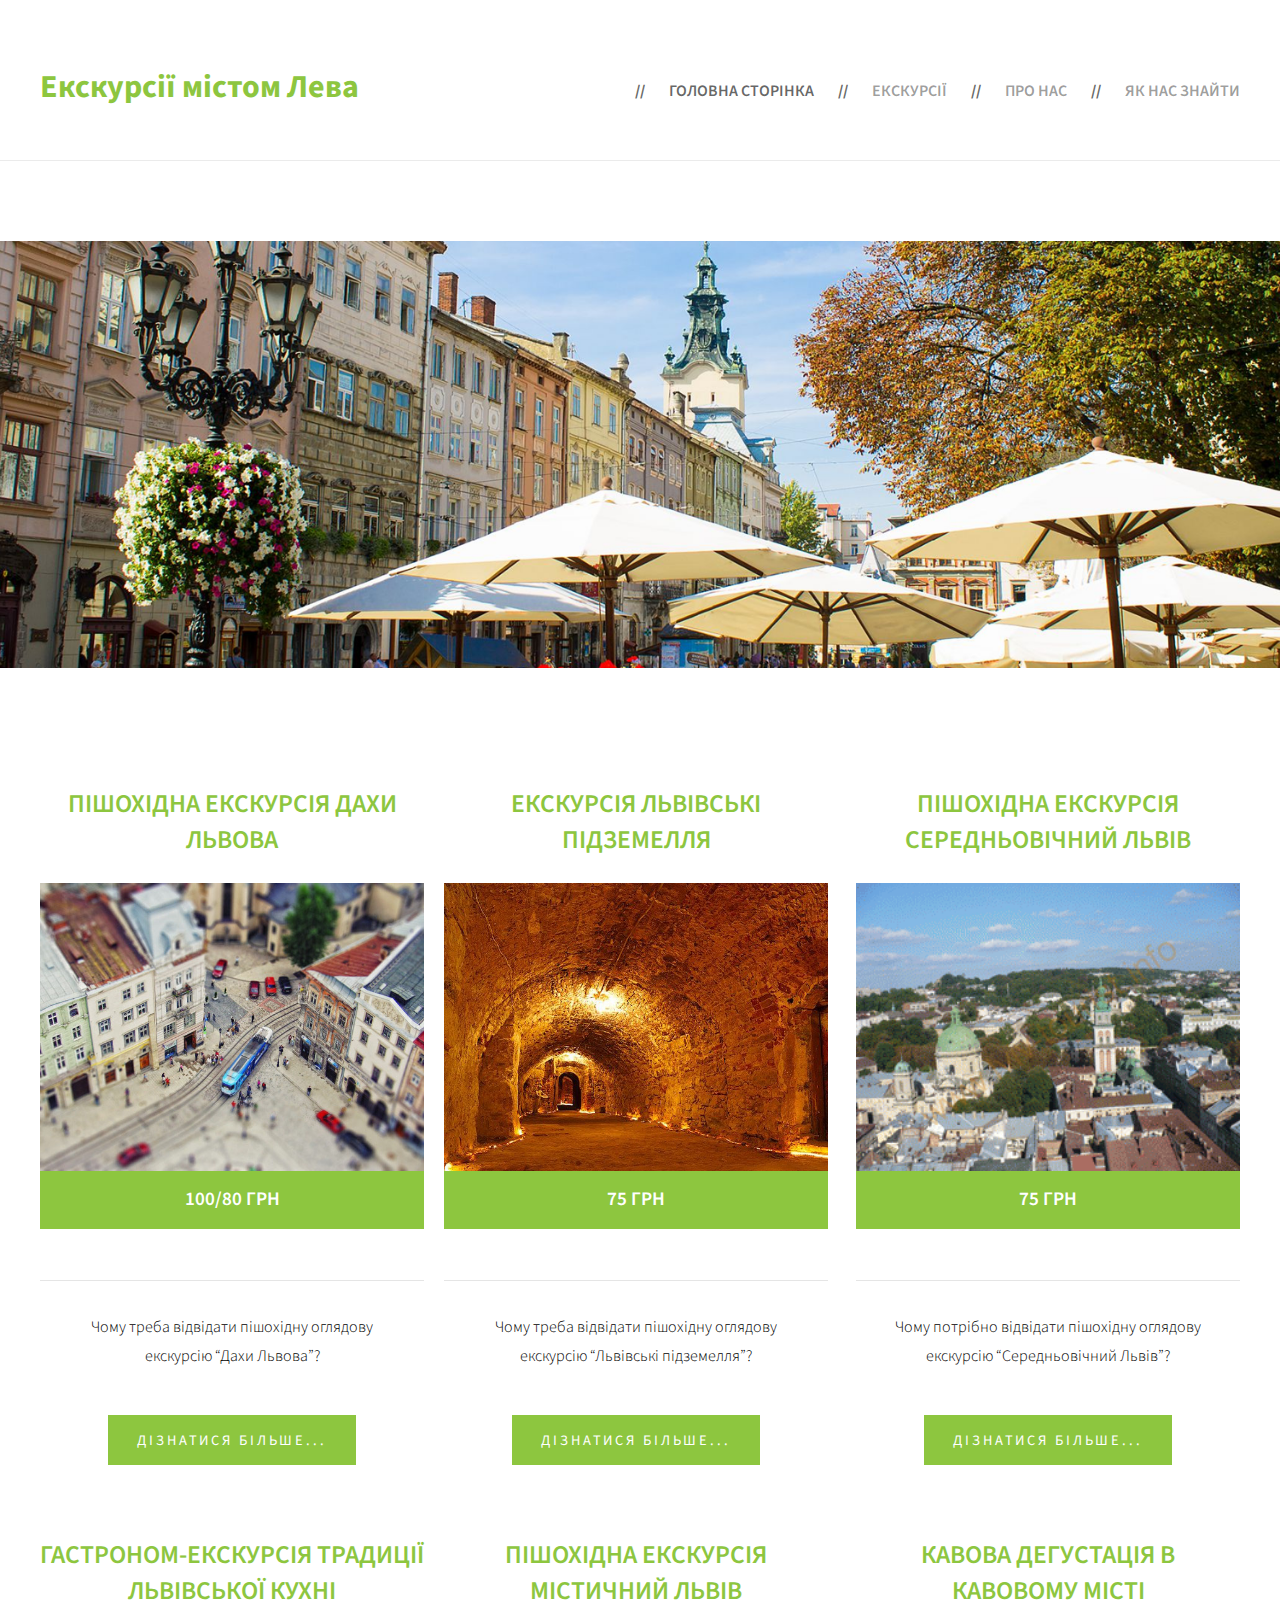
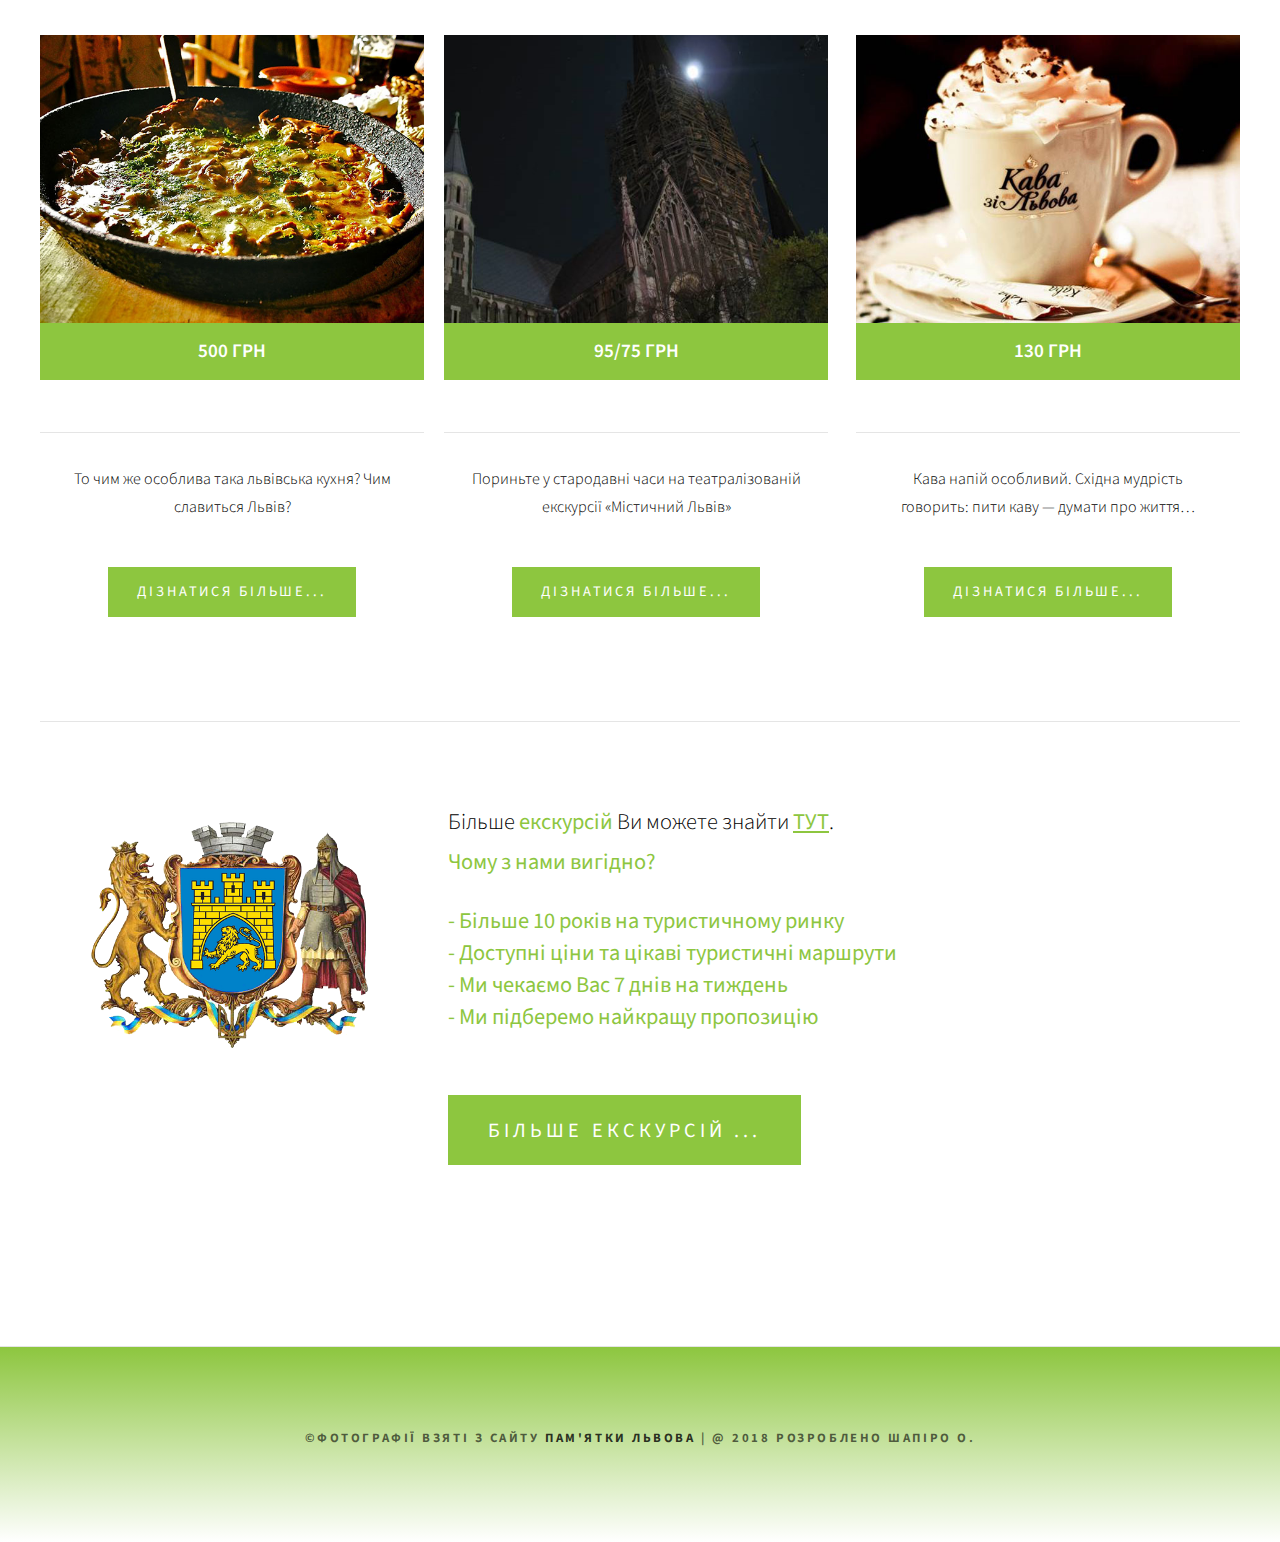
==== commit 7aa00721: "Add files via upload" ====
--- a/index.html
+++ b/index.html
@@ -79,7 +79,7 @@
 			<a href="list/excursion_4.html" class="image image-full"><img src="images/8.jpg" alt="" /></a>
 			<span>500 грн</span>
 		</div>
-		<p>То чим же особлива така львівська кухня? Чим славиться гастрономічний Львів? </p>
+		<p>То чим же особлива така львівська кухня? Чим славиться Львів? </p>
 		<a href="list/excursion_4.html" class="button">Дізнатися більше...</a>
 	</div>
 
@@ -123,7 +123,7 @@
 		<a href="excursions.html" class="button">Більше екскурсій ...</a>
 	</div>
 </div>
-<div id="copyright" class="container">
+<div id="copyright">
 	<p>&copy;Фотографії взяті з сайту <a href="http://cityhunters.in.ua">Пам'ятки Львова</a> | @ 2018 Розроблено Шапіро О</a>.</p>
 </div>
 </body>
--- a/css/default.css
+++ b/css/default.css
@@ -5,7 +5,6 @@
 	
 	body
 	{
-
 		margin: 0px;
 		padding: 0px;
 		background: #FFF;
@@ -395,6 +394,8 @@
 
 	#footer
 	{
+
+	
 	}
 
 /*********************************************************************************/
@@ -403,12 +404,15 @@
 
 	#copyright
 	{
-		overflow: hidden;
+		overflow: hidden;	
+		margin: 0em auto;
 		padding: 5em 0em;
 		background: #8dc63f;
-		 background: linear-gradient(to top,  #fff,#8dc63f);
+		background: linear-gradient(to top,  #fff,#8dc63f);
 		width: 100%;
+		min-width:1224px;
 		border-top: 1px solid rgba(0,0,0,0.1);
+	
 	}
 	
 	#copyright p
@@ -490,7 +494,9 @@
 		background-position: center;
 		background-repeat: no-repeat;
 		background-size: cover;
-		
-		width:100%;
+		width: 100%;
+		width: auto\9;
+		min-width:1224px ;
+
 		border-top: 1px solid rgba(0,0,0,0.08);
 }
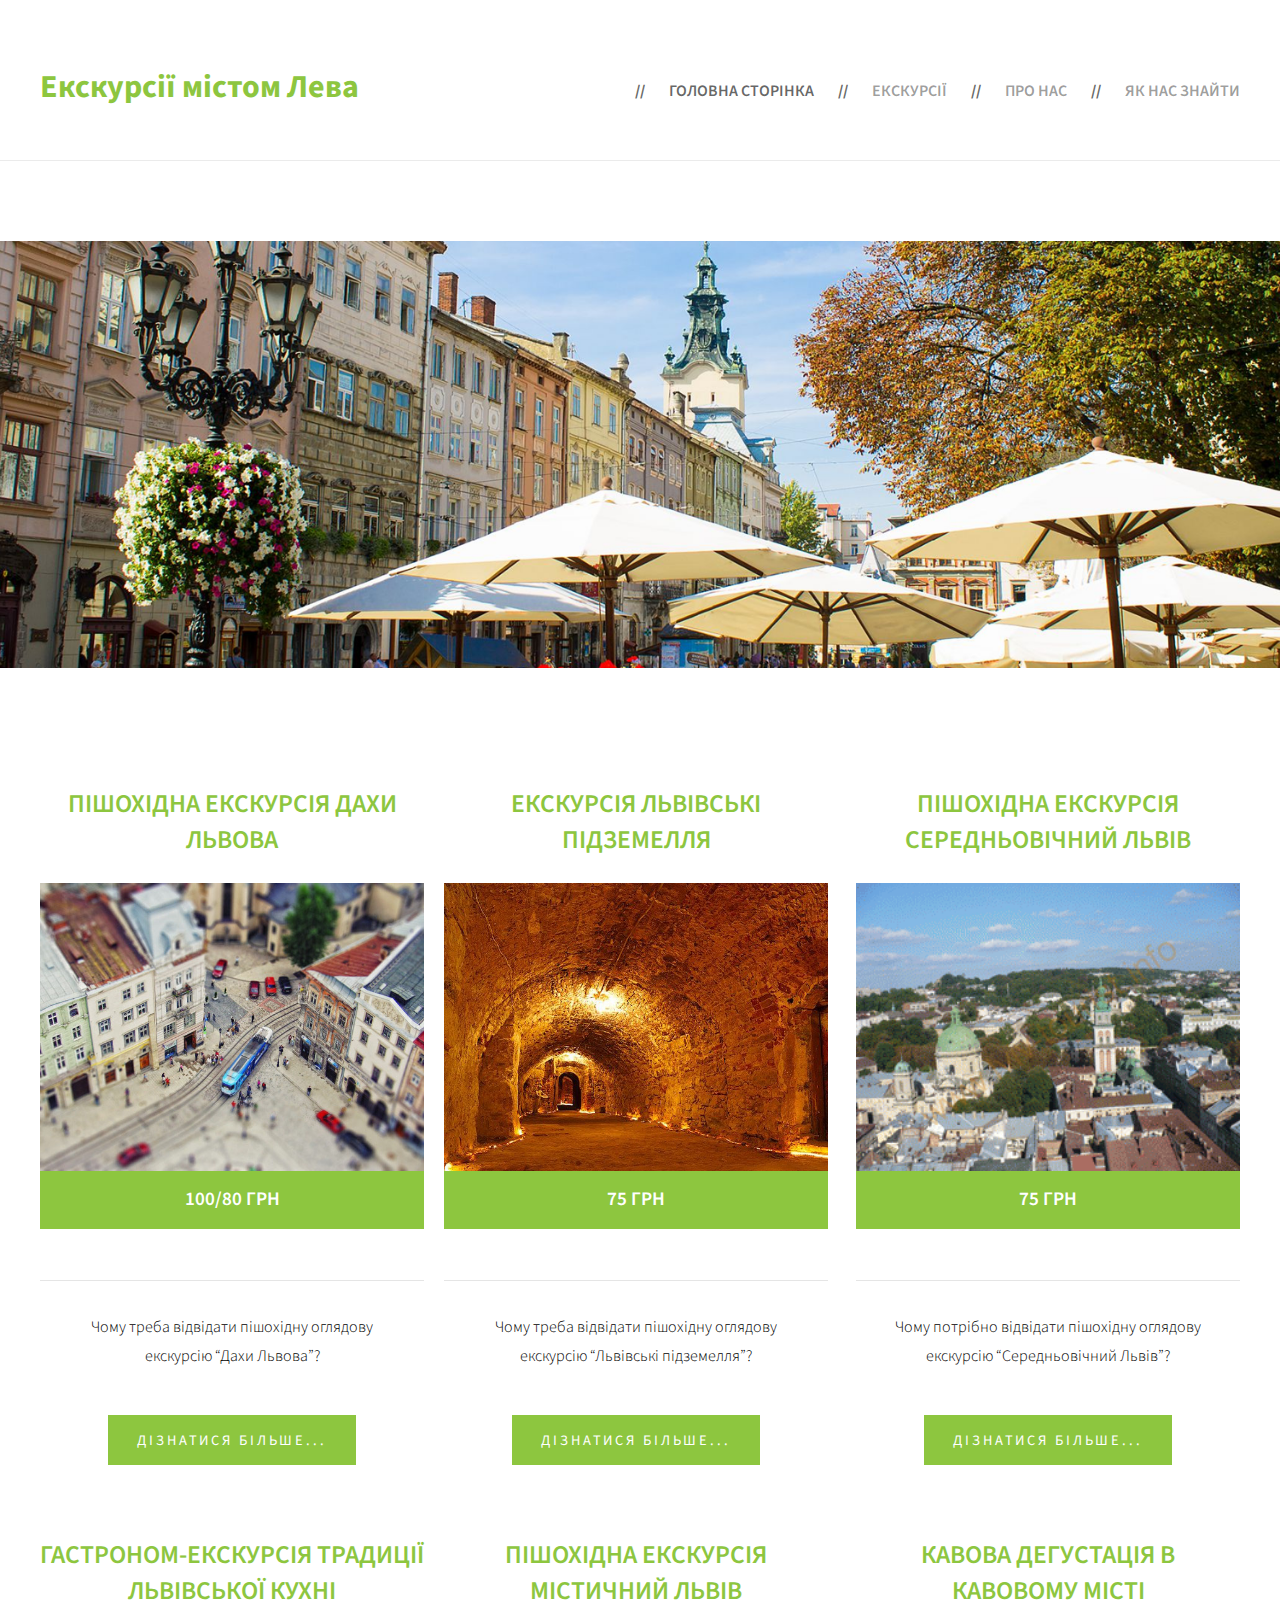
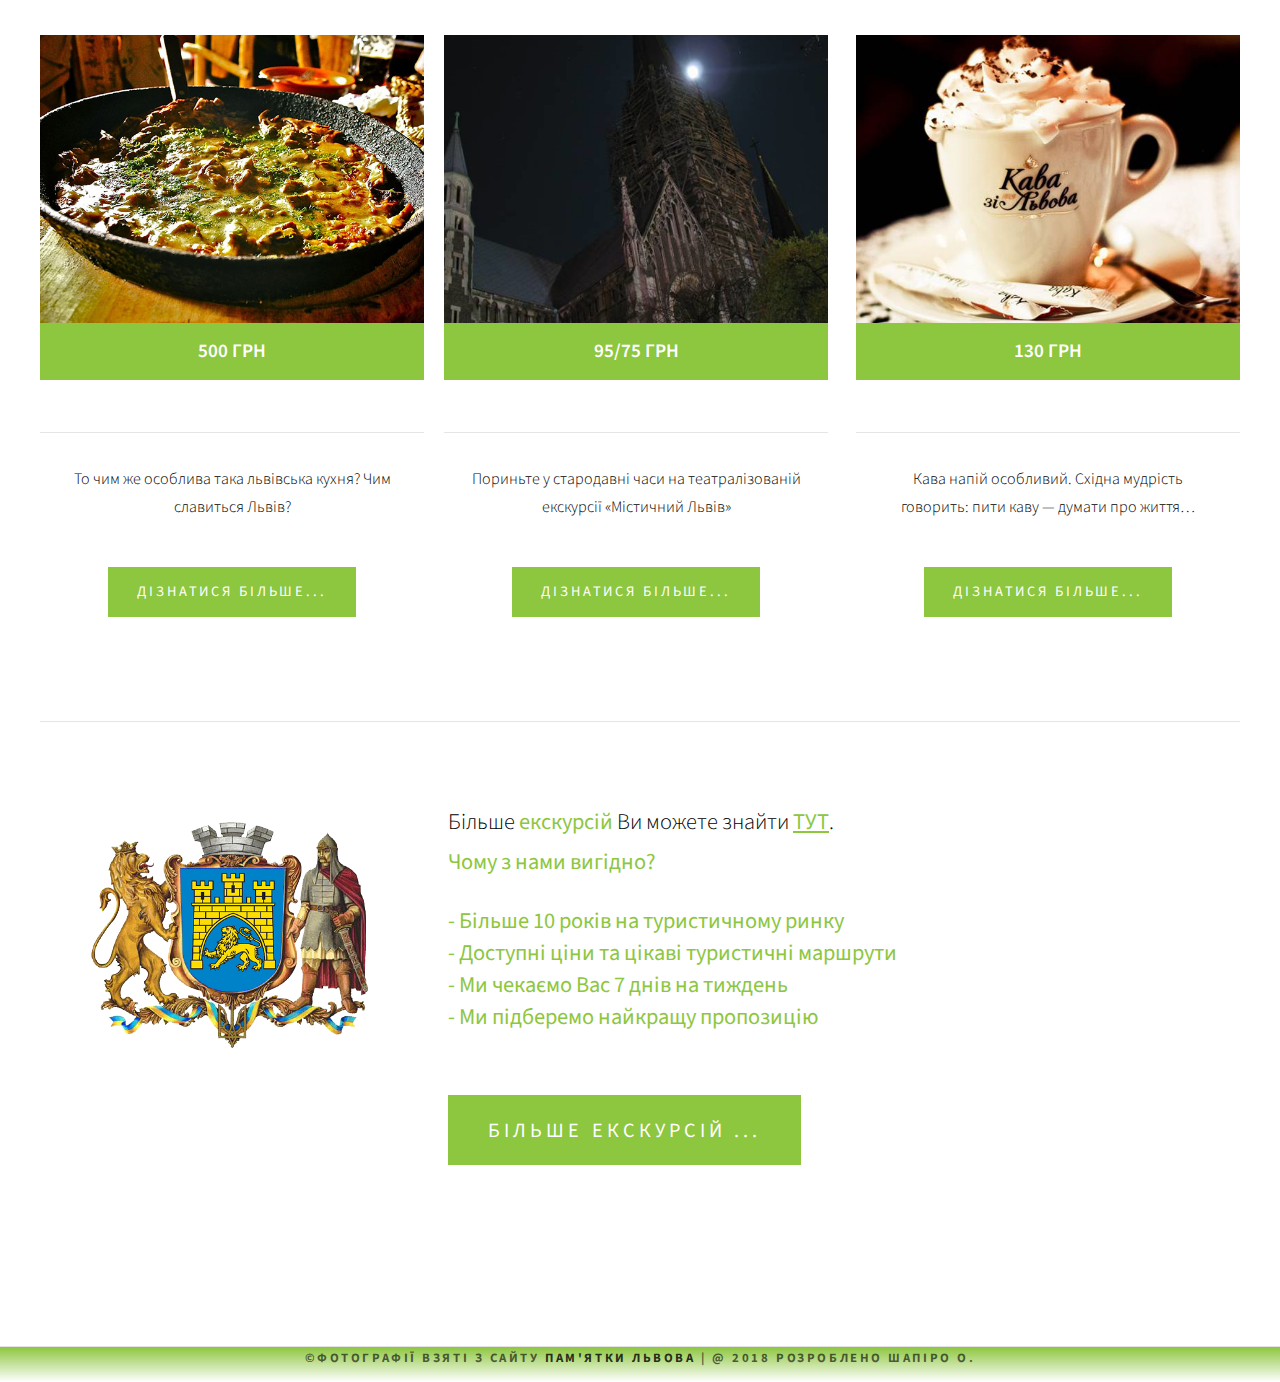
==== commit 3ee9fcf1: "Add files via upload" ====
--- a/index.html
+++ b/index.html
@@ -3,7 +3,7 @@
 <html xmlns="http://www.w3.org/1999/xhtml">
 <head>
 <meta http-equiv="Content-Type" content="text/html; charset=utf-8" />
-<title></title>
+<title>Екскурсії містом Лева</title>
 <meta name="keywords" content="" />
 <meta name="description" content="" />
 <meta name="viewport" content="width=device-width; initial-scale=1.0">
--- a/css/default.css
+++ b/css/default.css
@@ -405,8 +405,7 @@
 	#copyright
 	{
 		overflow: hidden;	
-		margin: 0em auto;
-		padding: 5em 0em;
+		
 		background: #8dc63f;
 		background: linear-gradient(to top,  #fff,#8dc63f);
 		width: 100%;
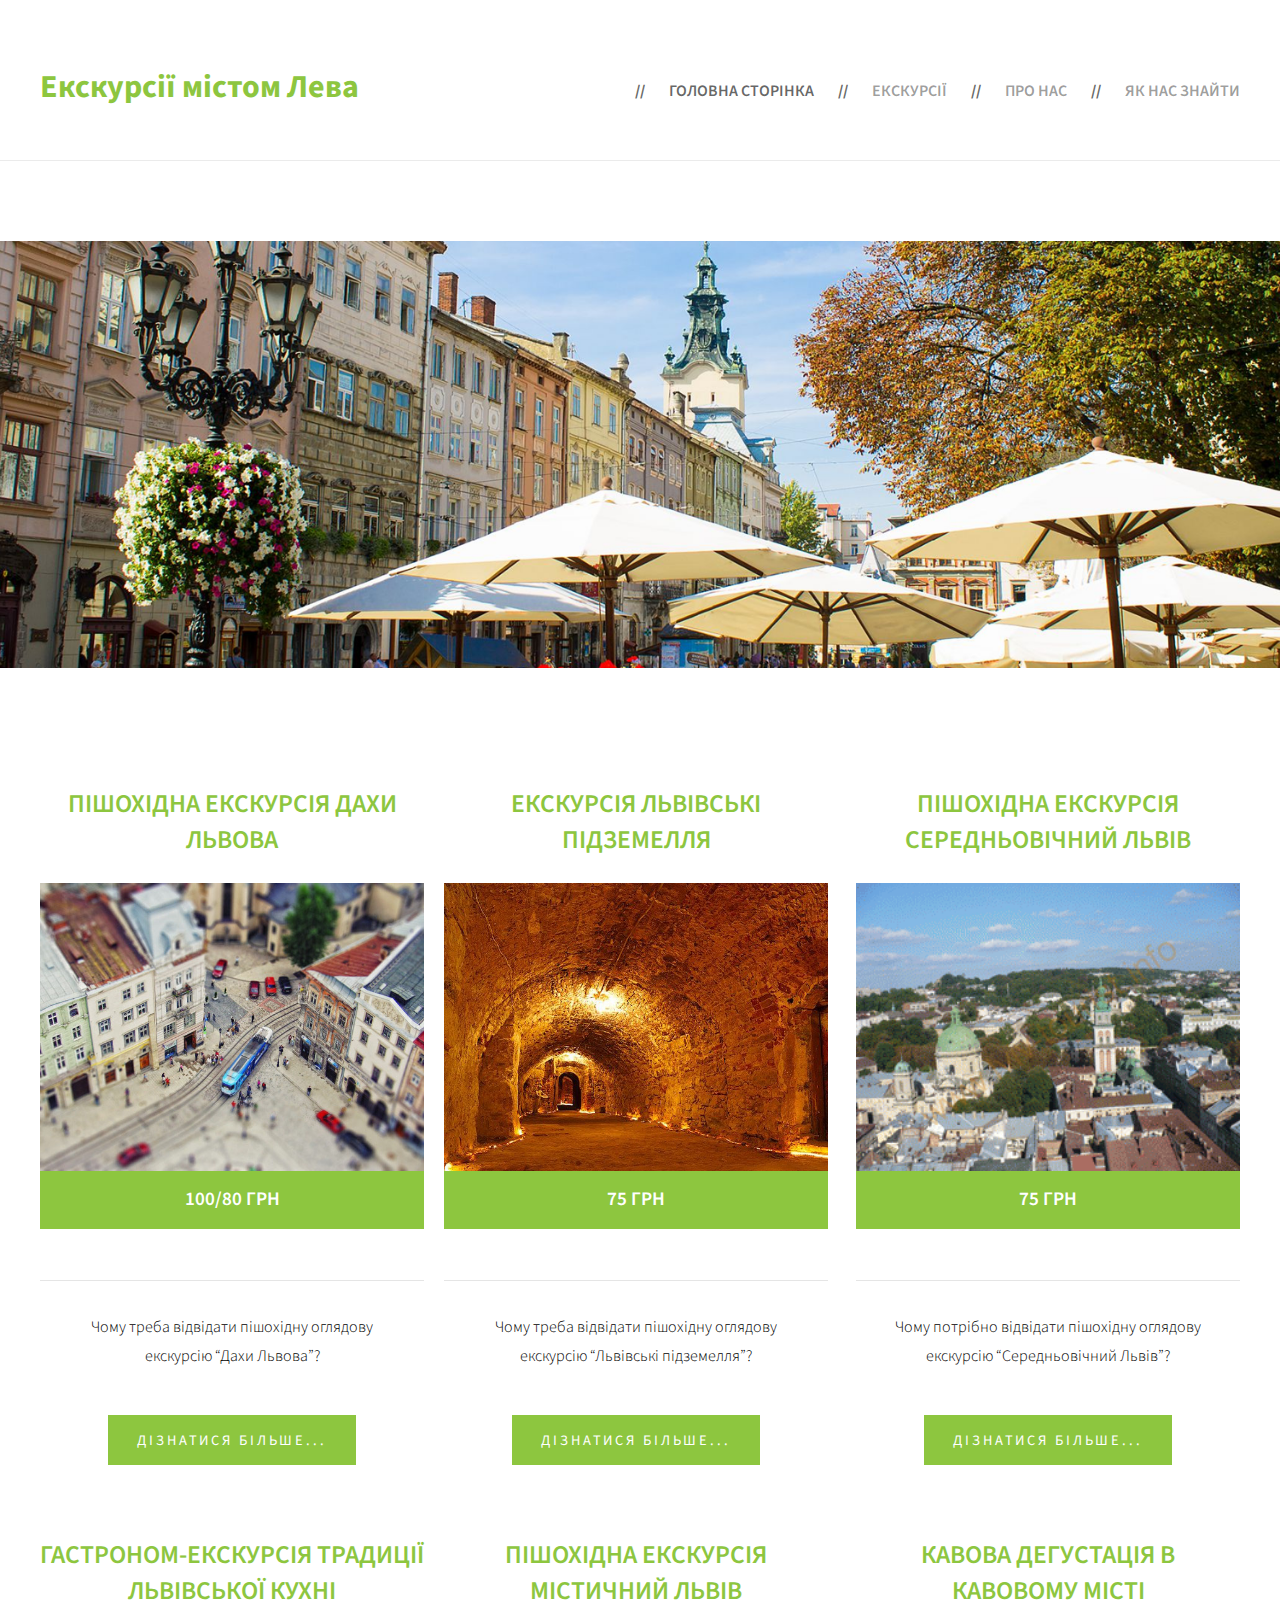
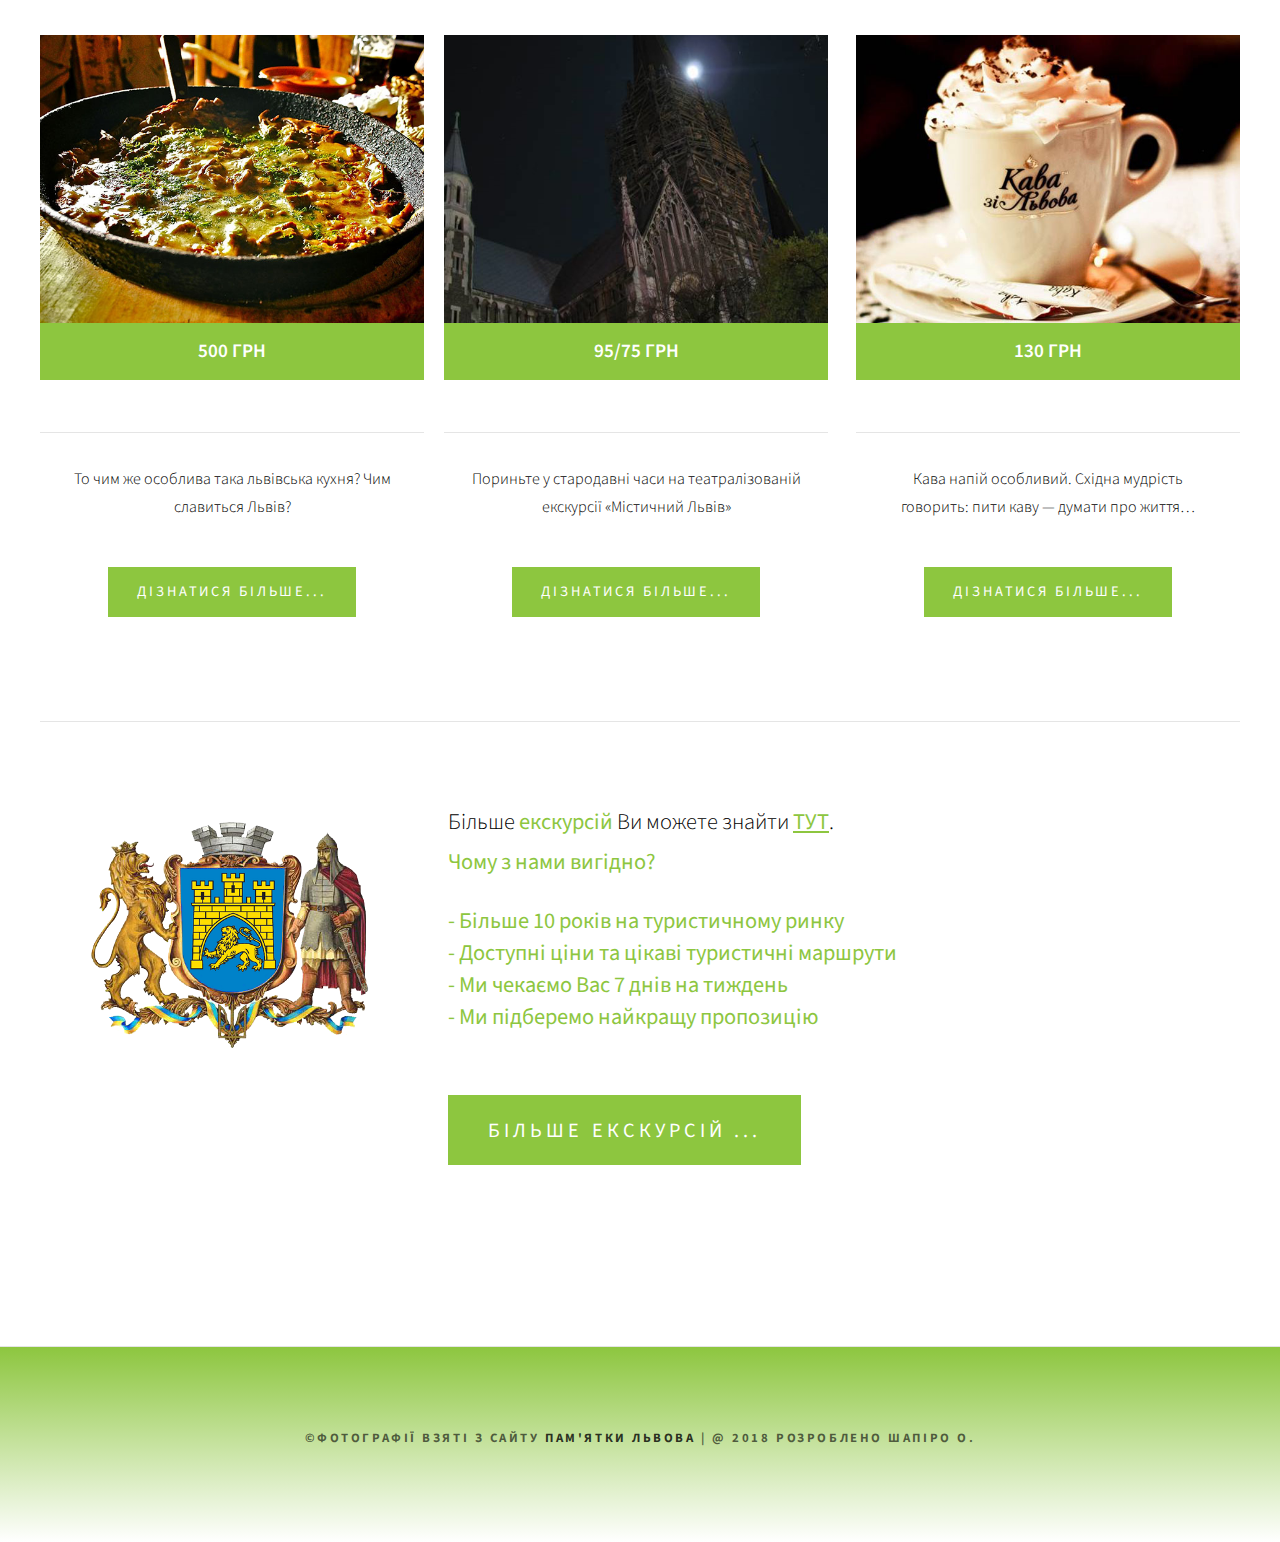
==== commit 6977c211: "Update index.html" ====
--- a/index.html
+++ b/index.html
@@ -6,7 +6,7 @@
 <title>Екскурсії містом Лева</title>
 <meta name="keywords" content="" />
 <meta name="description" content="" />
-<meta name="viewport" content="width=device-width; initial-scale=1.0">
+<meta name="viewport" content="width=device-width; initial-scale=1.0"/>
 <link href="http://fonts.googleapis.com/css?family=Source+Sans+Pro:200,300,400,600,700,900" rel="stylesheet" />
 <link href="css/default.css" rel="stylesheet" type="text/css" media="all" />
 <link href="fonts.css" rel="stylesheet" type="text/css" media="all" />
@@ -33,12 +33,12 @@
 
 <!--<img src="images/1.png" onmouseout="go()" id="banner">-->
 
-<img src="images/1.png" class="slider">
-<img src="images/2.png" class="slider" style="display:none">
-<img src="images/3.png" class="slider" style="display:none">
-<img src="images/4.png" class="slider" style="display:none">
+<img src="images/1.png" class="slider" alt="slider1">
+<img src="images/2.png" class="slider" style="display:none" alt="slider2">
+<img src="images/3.png" class="slider" style="display:none" alt="slider3">
+<img src="images/4.png" class="slider" style="display:none" alt="slider4">
 
-<script async src="js/script.js"></script>
+<script src="js/script.js"></script>
 
 
 <div id="page" class="container">
@@ -107,11 +107,12 @@
 </div>
 <div id="featured" class="container">
 	<div class="align-left">
-		<img src="images/11.png">
+		<img src="images/11.png" alt="image">
 	
 	</div>
 	<div class="align-right">
-		<p>Більше <strong>екскурсій</strong> Ви можете знайти  <strong><a href="excursions.html">ТУТ</a></strong>. <br>
+		<p>Більше <strong>екскурсій</strong> Ви можете знайти  <strong><a href="excursions.html">ТУТ</a></strong>.
+		<br>
 		<strong>Чому з нами вигідно?
 			<ul>
 				<li>- Більше 10 років на туристичному ринку </li>
@@ -124,7 +125,7 @@
 	</div>
 </div>
 <div id="copyright">
-	<p>&copy;Фотографії взяті з сайту <a href="http://cityhunters.in.ua">Пам'ятки Львова</a> | @ 2018 Розроблено Шапіро О</a>.</p>
+	<p>&copy;Фотографії взяті з сайту <a href="http://cityhunters.in.ua">Пам'ятки Львова</a> | @ 2018 Розроблено Шапіро О.</p>
 </div>
 </body>
 </html>
--- a/css/default.css
+++ b/css/default.css
@@ -405,7 +405,8 @@
 	#copyright
 	{
 		overflow: hidden;	
-		
+
+		padding: 5em 0em;
 		background: #8dc63f;
 		background: linear-gradient(to top,  #fff,#8dc63f);
 		width: 100%;
